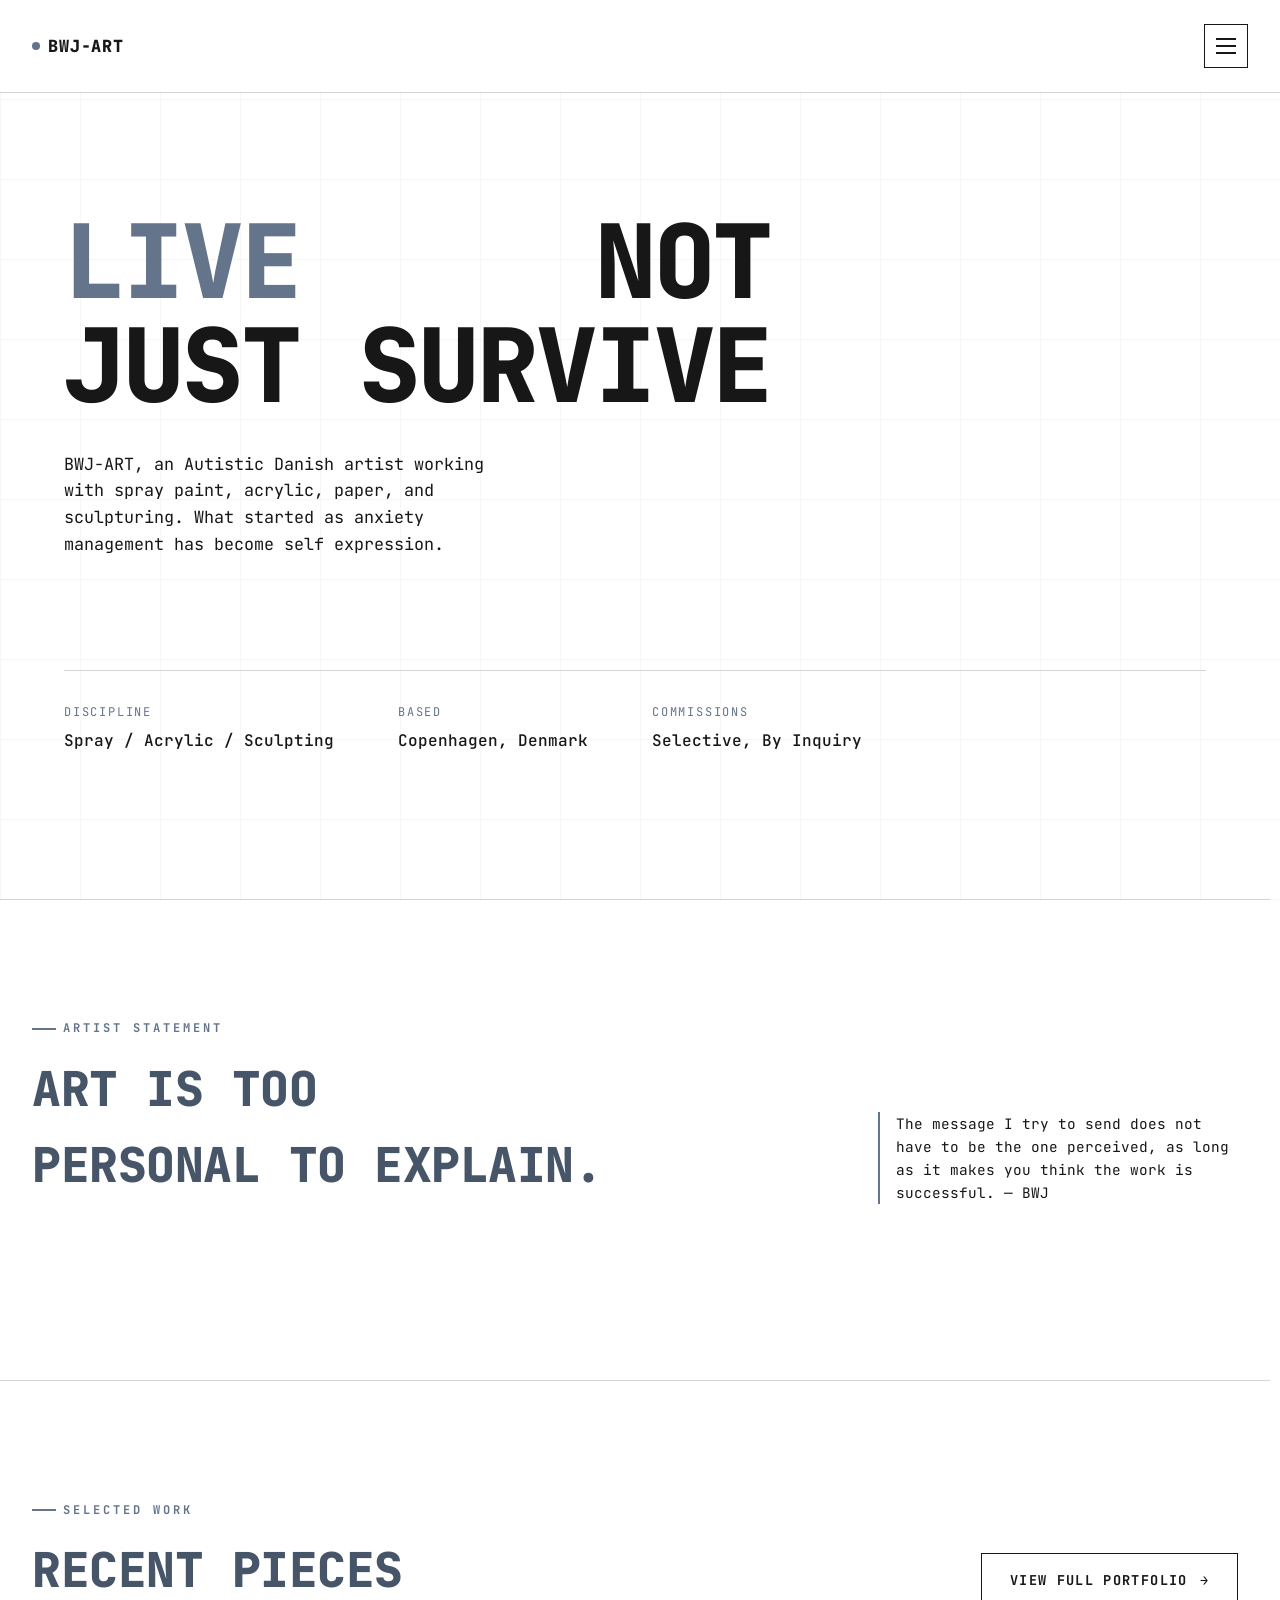
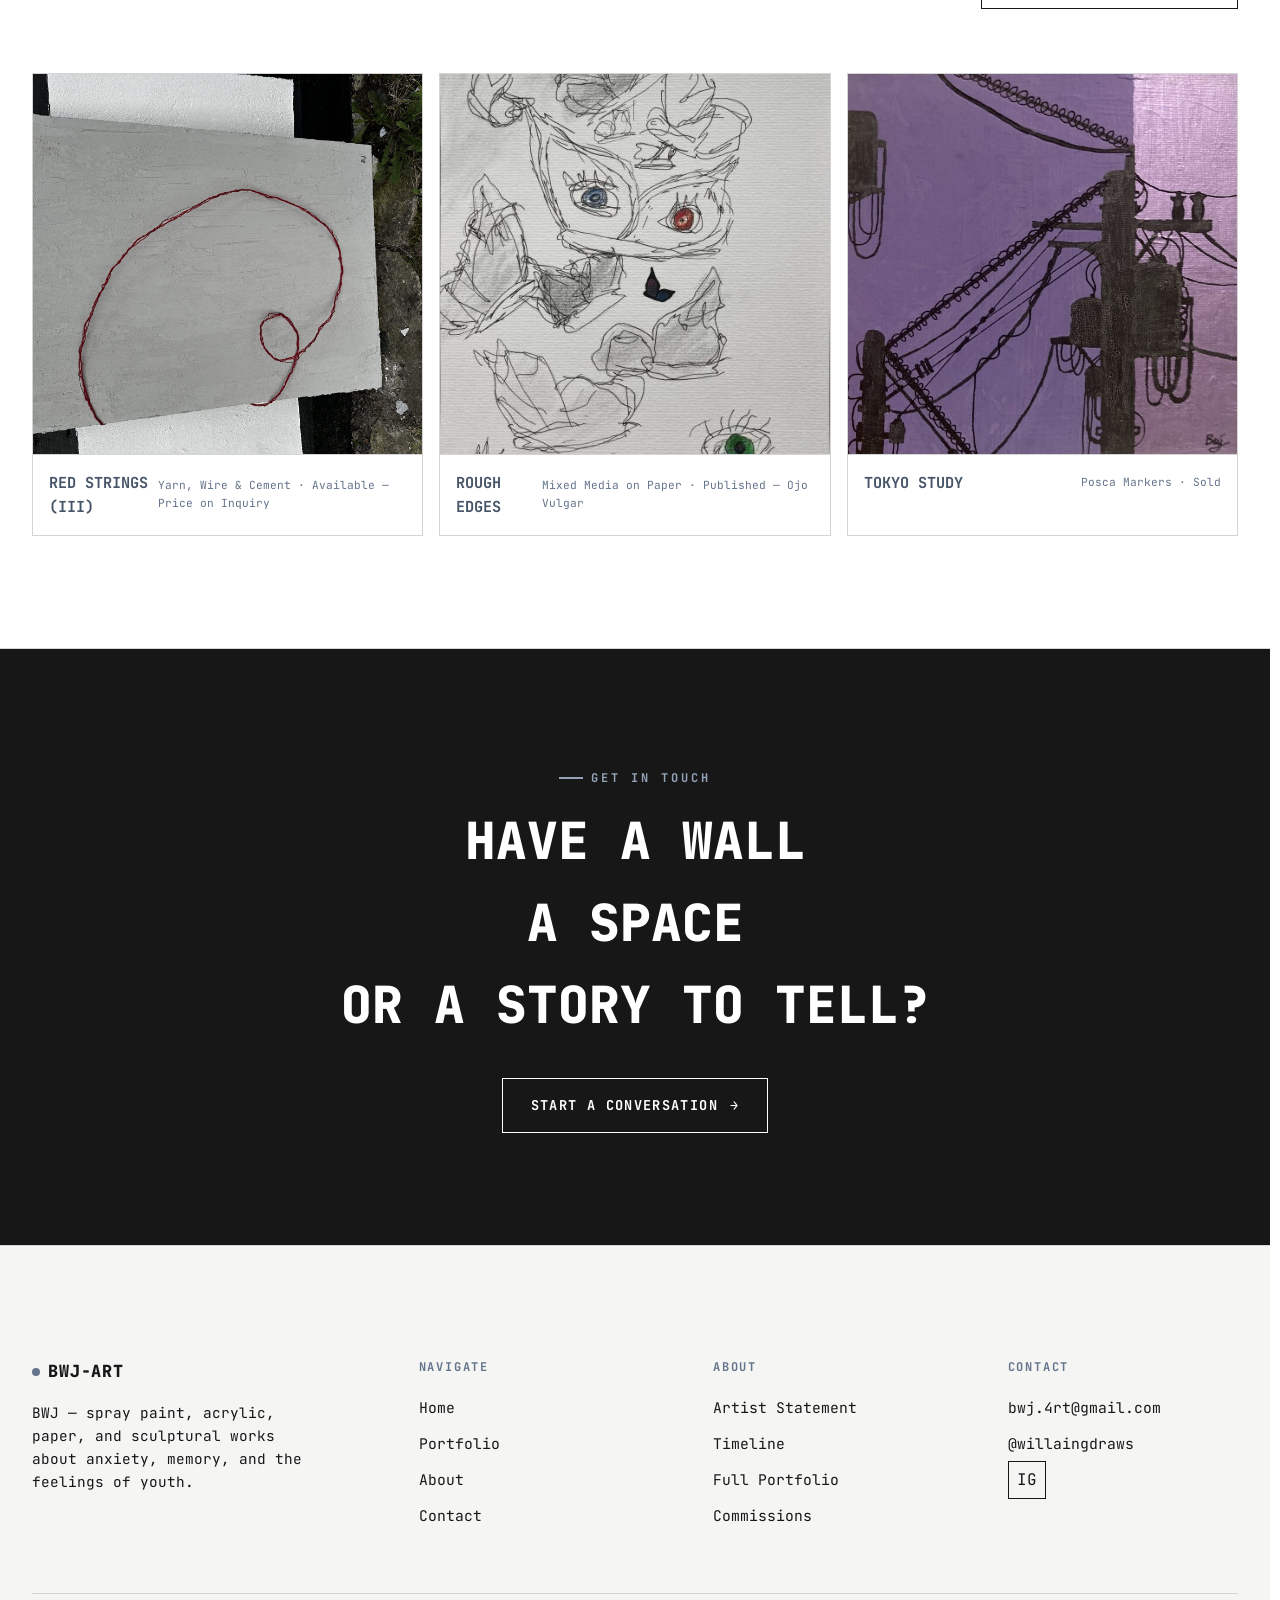
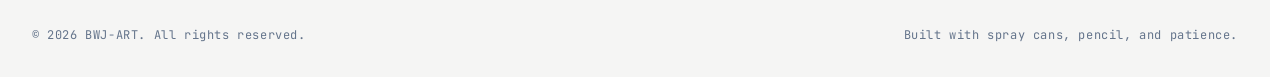
==== index.html @ 634bd568 "Move Process section from Home to bottom of About page" ====
<!DOCTYPE html>
<html lang="en">
<head>
<meta charset="UTF-8">
<meta name="viewport" content="width=device-width, initial-scale=1.0, viewport-fit=cover">
<meta name="color-scheme" content="light">
<meta name="theme-color" content="#FFFFFF">
<title>BWJ-ART — BWJ</title>
<meta name="description" content="BWJ-ART is the studio practice of BWJ, an Autistic Danish artist working through anxiety, memory, and the feelings of youth in spray paint, acrylic, paper, and sculpture.">
<meta property="og:type" content="website">
<meta property="og:site_name" content="BWJ-ART">
<meta property="og:title" content="BWJ-ART — BWJ">
<meta property="og:description" content="BWJ-ART is the studio practice of BWJ, an Autistic Danish artist working through anxiety, memory, and the feelings of youth in spray paint, acrylic, paper, and sculpture.">
<meta property="og:image" content="https://glittery-croissant-ed09aa.netlify.app/assets/img/hope.jpg">
<meta property="og:url" content="https://glittery-croissant-ed09aa.netlify.app/">
<meta name="twitter:card" content="summary_large_image">
<meta name="twitter:title" content="BWJ-ART — BWJ">
<meta name="twitter:description" content="BWJ-ART is the studio practice of BWJ, an Autistic Danish artist working through anxiety, memory, and the feelings of youth in spray paint, acrylic, paper, and sculpture.">
<meta name="twitter:image" content="https://glittery-croissant-ed09aa.netlify.app/assets/img/hope.jpg">
<link rel="preconnect" href="https://fonts.googleapis.com">
<link rel="stylesheet" href="css/style.css">
</head>
<body>

<div class="texture-bg"></div>

<!-- ============ TOP BAR ============ -->
<header class="topbar">
  <a href="index.html" class="logo"><span class="dot"></span>BWJ-ART</a>
  <button class="hamburger" aria-label="Open menu" aria-expanded="false">
    <span></span><span></span><span></span>
  </button>
</header>

<!-- ============ NAV OVERLAY + PANEL ============ -->
<div class="nav-overlay"></div>
<nav class="nav-panel">
  <div class="nav-index">Index / 01—04</div>
  <ul class="nav-links">
    <li><a href="index.html" class="current"><span class="num">01</span>Home</a></li>
    <li><a href="portfolio.html"><span class="num">02</span>Portfolio</a></li>
    <li><a href="about.html"><span class="num">03</span>About</a></li>
    <li><a href="contact.html"><span class="num">04</span>Contact</a></li>
  </ul>
  <div class="nav-panel-footer">
    <span data-bind="nav-tagline">Danish artist based in Copenhagen, formerly of Pau, France. Working in spray, acrylic, paper, and sculpture.</span>
    <div class="socials">
      <a href="https://instagram.com/willaingdraws" data-bind-href="instagram-url" aria-label="Instagram" target="_blank" rel="noopener">IG</a>
    </div>
  </div>
</nav>

<main id="home-root">

  <!-- ============ HERO ============ -->
  <section class="hero">
    <div class="container">
      <h1 class="fade-in" data-field="hero-heading"><span class="hero-line hero-line1"><span class="hero-accent">Live</span><span>Not</span></span><span class="hero-line hero-line2">Just Survive</span></h1>
      <p class="hero-sub fade-in" data-field="hero-sub">BWJ-ART, an Autistic Danish artist working with spray paint, acrylic, paper, and sculpturing. What started as anxiety management has become self expression.</p>
      <div class="hero-meta fade-in" data-field="hero-meta">
        <div>Discipline<strong>Spray / Acrylic / Sculpting</strong></div>
        <div>Based<strong>Copenhagen, Denmark</strong></div>
        <div>Commissions<strong>Selective, By Inquiry</strong></div>
      </div>
    </div>
  </section>

  <!-- ============ INTRO STATEMENT ============ -->
  <section class="section">
    <div class="container">
      <div class="section-header fade-in">
        <div>
          <span class="eyebrow">Artist Statement</span>
          <h2 class="section-title" data-field="statement-heading">Art is too<br>personal to explain.</h2>
        </div>
        <p class="section-note quote-bar" data-field="statement-quote">"The message I try to send does not have to be the one perceived, as long as it makes you think the work is successful." — BWJ</p>
      </div>
    </div>
  </section>

  <!-- ============ FEATURED WORK ============ -->
  <section class="section">
    <div class="container">
      <div class="section-header fade-in">
        <div>
          <span class="eyebrow">Selected Work</span>
          <h2 class="section-title">Recent Pieces</h2>
        </div>
        <a href="portfolio.html" class="btn">View Full Portfolio <span class="btn-arrow">→</span></a>
      </div>

      <div class="feature-strip fade-in" data-field="featured-work">
        <div class="feature-card">
          <img src="assets/img/hope.jpg" alt="Ho9e — spray paint hand and butterfly on teal canvas" loading="lazy">
          <div class="feature-card-label">
            <h4>Ho9e</h4>
            <span>Spray-Paint · Sold, Filmantiq 2023</span>
          </div>
        </div>
        <div class="feature-card">
          <img src="assets/img/splinters-beams.jpg" alt="Splinters & Beams — glowing hand pointing on grey panel" loading="lazy">
          <div class="feature-card-label">
            <h4>Splinters &amp; Beams</h4>
            <span>Acrylic + Spray on Masonite</span>
          </div>
        </div>
        <div class="feature-card">
          <img src="assets/img/its-yours.jpg" alt="IT'S Yours — heart painted over a red canvas" loading="lazy">
          <div class="feature-card-label">
            <h4>IT'S Yours</h4>
            <span>Acrylic + Spray on Canvas</span>
          </div>
        </div>
      </div>
    </div>
  </section>

  <!-- ============ CTA BAND ============ -->
  <section class="cta-band">
    <div class="container">
      <span class="eyebrow">Get in Touch</span>
      <h2>Have a wall<br>a space<br>or a story to tell?</h2>
      <a href="contact.html" class="btn btn-solid">Start a Conversation <span class="btn-arrow">→</span></a>
    </div>
  </section>

</main>

<!-- ============ FOOTER ============ -->
<footer>
  <div class="container">
    <div class="footer-grid">
      <div class="footer-brand">
        <div class="logo"><span class="dot"></span>BWJ-ART</div>
        <p data-bind="footer-tagline">BWJ — spray paint, acrylic, paper, and sculptural works about anxiety, memory, and the feelings of youth.</p>
      </div>
      <div class="footer-col">
        <h5>Navigate</h5>
        <ul>
          <li><a href="index.html">Home</a></li>
          <li><a href="portfolio.html">Portfolio</a></li>
          <li><a href="about.html">About</a></li>
          <li><a href="contact.html">Contact</a></li>
        </ul>
      </div>
      <div class="footer-col">
        <h5>About</h5>
        <ul>
          <li><a href="about.html">Artist Statement</a></li>
          <li><a href="about.html#timeline">Timeline</a></li>
          <li><a href="portfolio.html">Full Portfolio</a></li>
          <li><a href="contact.html">Commissions</a></li>
        </ul>
      </div>
      <div class="footer-col">
        <h5>Contact</h5>
        <ul>
          <li><a href="mailto:bwj.4rt@gmail.com" data-bind-href="email-mailto"><span data-bind="email">bwj.4rt@gmail.com</span></a></li>
          <li><a href="https://instagram.com/willaingdraws" data-bind-href="instagram-url" target="_blank" rel="noopener">@<span data-bind="instagram-handle">willaingdraws</span></a></li>
        </ul>
        <div class="socials">
          <a href="https://instagram.com/willaingdraws" data-bind-href="instagram-url" aria-label="Instagram" target="_blank" rel="noopener">IG</a>
        </div>
      </div>
    </div>
    <div class="footer-bottom">
      <span data-bind="footer-copyright">© 2026 BWJ-ART. All rights reserved.</span>
      <span data-bind="footer-built-with">Built with spray cans, pencil, and patience.</span>
    </div>
  </div>
</footer>

<button class="back-to-top" aria-label="Back to top">↑</button>

<!-- Netlify Identity: catches invite/recovery links that redirect here and
     shows the "set your password" modal automatically. -->
<script src="https://identity.netlify.com/v1/netlify-identity-widget.js"></script>
<script>
  if (window.netlifyIdentity) {
    window.netlifyIdentity.on("init", (user) => {
      if (!user) {
        window.netlifyIdentity.on("login", () => {
          document.location.href = "/admin/";
        });
      }
    });
  }
</script>
<script src="js/script.js"></script>
<script src="js/render.js"></script>
</body>
</html>
---- css/style.css ----
/* ==========================================================================
   BWJ-ART — Industrial / Monospace Portfolio
   ========================================================================== */

@import url('https://fonts.googleapis.com/css2?family=JetBrains+Mono:wght@400;500;700;800&display=swap');

:root {
  --slate: #64748B;
  --slate-dark: #475569;
  --slate-light: #94A3B8;
  --neutral: #171717;
  --neutral-soft: #2A2A2A;
  --white: #FFFFFF;
  --off-white: #F5F5F4;
  --line: #D4D4D4;

  --mono: 'JetBrains Mono', ui-monospace, SFMono-Regular, Menlo, Consolas, monospace;

  --space-xs: 0.5rem;
  --space-sm: 1rem;
  --space-md: 2rem;
  --space-lg: 4rem;
  --space-xl: 7rem;
  --space-xxl: 10rem;

  --nav-width: min(420px, 100vw);
  --transition: 0.35s cubic-bezier(0.65, 0, 0.35, 1);
}

* { margin: 0; padding: 0; box-sizing: border-box; -webkit-tap-highlight-color: transparent; }

html {
  scroll-behavior: smooth;
  scrollbar-gutter: stable;
  color-scheme: light;
  -webkit-text-size-adjust: 100%;
  text-size-adjust: 100%;
}

body {
  font-family: var(--mono);
  background-color: var(--white);
  color: var(--neutral);
  line-height: 1.6;
  font-size: 16px;
  -webkit-font-smoothing: antialiased;
  -moz-osx-font-smoothing: grayscale;
  text-rendering: optimizeLegibility;
  overflow-x: hidden;
  min-height: 100vh;
  min-height: 100dvh;
}

/* Consistent, on-brand scrollbar across Windows/Mac (WebKit + Firefox) */
html { scrollbar-width: thin; scrollbar-color: var(--slate) var(--off-white); }
::-webkit-scrollbar { width: 10px; height: 10px; }
::-webkit-scrollbar-track { background: var(--off-white); }
::-webkit-scrollbar-thumb { background: var(--slate); border: 2px solid var(--off-white); background-clip: padding-box; }
::-webkit-scrollbar-thumb:hover { background: var(--slate-dark); background-clip: padding-box; }

img { display: block; max-width: 100%; height: auto; -webkit-user-drag: none; user-select: none; }

a {
  color: inherit;
  text-decoration: none;
  touch-action: manipulation;
}

ul { list-style: none; }

button {
  font-family: var(--mono);
  cursor: pointer;
  border: none;
  background: none;
  color: inherit;
  touch-action: manipulation;
}

/* Industrial texture backdrop */
.texture-bg {
  position: fixed;
  inset: 0;
  pointer-events: none;
  z-index: 0;
  opacity: 0.035;
  background-image:
    repeating-linear-gradient(0deg, var(--neutral) 0px, var(--neutral) 1px, transparent 1px, transparent 80px),
    repeating-linear-gradient(90deg, var(--neutral) 0px, var(--neutral) 1px, transparent 1px, transparent 80px);
}

.container {
  width: 100%;
  max-width: 1400px;
  margin: 0 auto;
  padding: 0 var(--space-md);
}

.eyebrow {
  font-size: 0.75rem;
  letter-spacing: 0.25em;
  text-transform: uppercase;
  color: var(--slate);
  font-weight: 700;
  display: inline-flex;
  align-items: center;
  gap: 0.6em;
}
.eyebrow::before {
  content: '';
  width: 24px;
  height: 2px;
  background: var(--slate);
  display: inline-block;
}

/* ==========================================================================
   Top bar (logo + hamburger only — nav hidden)
   ========================================================================== */

.topbar {
  position: fixed;
  top: 0;
  left: 0;
  right: 0;
  z-index: 100;
  display: flex;
  align-items: center;
  justify-content: space-between;
  padding: 1.5rem var(--space-md);
  background: rgba(255, 255, 255, 0.9);
  -webkit-backdrop-filter: blur(6px);
  backdrop-filter: blur(6px);
  border-bottom: 1px solid var(--line);
  padding-top: max(1.5rem, env(safe-area-inset-top));
  padding-left: max(var(--space-md), env(safe-area-inset-left));
  padding-right: max(var(--space-md), env(safe-area-inset-right));
}

.logo {
  font-weight: 800;
  font-size: 1.05rem;
  letter-spacing: 0.05em;
  text-transform: uppercase;
  display: flex;
  align-items: center;
  gap: 0.5rem;
}
.logo .dot {
  width: 8px;
  height: 8px;
  background: var(--slate);
  border-radius: 50%;
  display: inline-block;
}

.hamburger {
  position: relative;
  z-index: 210;
  width: 44px;
  height: 44px;
  border: 1px solid var(--neutral);
  display: flex;
  flex-direction: column;
  align-items: center;
  justify-content: center;
  gap: 5px;
  background: var(--white);
  transition: background var(--transition), border-color var(--transition);
}
.hamburger:hover { background: var(--neutral); }
.hamburger:hover span { background: var(--white); }

.hamburger span {
  width: 20px;
  height: 2px;
  background: var(--neutral);
  transition: transform var(--transition), opacity var(--transition), background var(--transition);
}

.hamburger.active span:nth-child(1) { transform: translateY(7px) rotate(45deg); }
.hamburger.active span:nth-child(2) { opacity: 0; }
.hamburger.active span:nth-child(3) { transform: translateY(-7px) rotate(-45deg); }
.hamburger.active { background: var(--neutral); }
.hamburger.active span { background: var(--white); }

/* Slide-out nav panel */
.nav-overlay {
  position: fixed;
  inset: 0;
  background: rgba(23, 23, 23, 0.55);
  z-index: 190;
  opacity: 0;
  visibility: hidden;
  transition: opacity var(--transition);
}
.nav-overlay.active {
  opacity: 1;
  visibility: visible;
}

.nav-panel {
  position: fixed;
  top: 0;
  right: 0;
  height: 100%;
  width: var(--nav-width);
  background: var(--neutral);
  color: var(--white);
  z-index: 200;
  transform: translateX(100%);
  transition: transform var(--transition);
  display: flex;
  flex-direction: column;
  justify-content: center;
  padding: var(--space-lg) var(--space-lg);
  border-left: 1px solid var(--slate);
}
.nav-panel.active { transform: translateX(0); }

.nav-panel .nav-index {
  font-size: 0.75rem;
  color: var(--slate-light);
  letter-spacing: 0.2em;
  margin-bottom: var(--space-lg);
  text-transform: uppercase;
}

.nav-links {
  display: flex;
  flex-direction: column;
  gap: 0.4rem;
}

.nav-links li a {
  display: flex;
  align-items: baseline;
  gap: 1rem;
  font-size: 2.1rem;
  font-weight: 700;
  letter-spacing: 0.02em;
  text-transform: uppercase;
  padding: 0.6rem 0;
  color: var(--white);
  transition: color var(--transition), padding-left var(--transition);
  border-bottom: 1px solid rgba(255,255,255,0.08);
}
.nav-links li a .num {
  font-size: 0.85rem;
  font-weight: 400;
  color: var(--slate-light);
}
.nav-links li a:hover {
  color: var(--slate-light);
  padding-left: 0.75rem;
}
.nav-links li a.current { color: var(--slate-light); }

.nav-panel-footer {
  margin-top: var(--space-lg);
  display: flex;
  flex-direction: column;
  gap: 0.75rem;
  font-size: 0.8rem;
  color: var(--slate-light);
  letter-spacing: 0.05em;
}
.nav-panel-footer .socials {
  display: flex;
  gap: 1.25rem;
  margin-top: 0.5rem;
}
.nav-panel-footer .socials a {
  color: var(--white);
  border: 1px solid rgba(255,255,255,0.25);
  width: 38px;
  height: 38px;
  display: flex;
  align-items: center;
  justify-content: center;
  transition: background var(--transition), border-color var(--transition);
}
.nav-panel-footer .socials a:hover {
  background: var(--slate);
  border-color: var(--slate);
}

body.nav-open { overflow: hidden; }

/* ==========================================================================
   Hero
   ========================================================================== */

.hero {
  min-height: 100vh;
  min-height: 100svh;
  display: flex;
  flex-direction: column;
  justify-content: center;
  padding: calc(var(--space-xl) + 4rem) var(--space-md) var(--space-xl);
  position: relative;
  border-bottom: 1px solid var(--line);
}

.hero h1 {
  font-size: clamp(2.6rem, 8vw, 6.5rem);
  line-height: 1.02;
  font-weight: 800;
  letter-spacing: -0.02em;
  text-transform: uppercase;
  color: var(--neutral);
  /* Shrink-wraps to its widest line (line 2) so line 1's flex row (below)
     spans that exact same width — that's what makes "NOT" line up with
     the end of "SURVIVE" without moving the whole block off the left
     edge of the page. */
  width: fit-content;
  max-width: 100%;
}

.hero-line { display: block; }
.hero-line1 {
  display: flex;
  justify-content: space-between;
  gap: 0.5em;
}
.hero-accent { color: var(--slate); }

.hero-sub {
  margin-top: var(--space-md);
  max-width: 46ch;
  color: var(--neutral);
  font-size: 1.05rem;
}

.hero-meta {
  display: flex;
  flex-wrap: wrap;
  gap: var(--space-lg);
  margin-top: var(--space-xl);
  padding-top: var(--space-md);
  border-top: 1px solid var(--line);
}

.hero-meta div {
  font-size: 0.75rem;
  letter-spacing: 0.15em;
  text-transform: uppercase;
  color: var(--slate);
}
.hero-meta div strong {
  display: block;
  font-size: 1rem;
  color: var(--neutral);
  letter-spacing: 0;
  text-transform: none;
  margin-top: 0.35rem;
  font-weight: 500;
}

/* ==========================================================================
   Section scaffolding
   ========================================================================== */

.section {
  padding: var(--space-xl) 0;
  border-bottom: 1px solid var(--line);
  position: relative;
}

.section-header {
  display: flex;
  justify-content: space-between;
  align-items: flex-end;
  gap: var(--space-md);
  margin-bottom: var(--space-lg);
  flex-wrap: wrap;
}

.section-title {
  font-size: clamp(1.8rem, 4vw, 3rem);
  font-weight: 800;
  text-transform: uppercase;
  letter-spacing: -0.01em;
  margin-top: 0.75rem;
  color: var(--slate-dark);
}

.section-note {
  max-width: 40ch;
  color: var(--neutral);
  font-size: 0.9rem;
}

/* Left accent bar for the home page artist statement quote. A separate
   class (rather than styling .section-note directly) so the other
   .section-note usages elsewhere (About page timeline/exhibit intros)
   aren't affected. */
.quote-bar {
  border-left: 2px solid var(--slate);
  padding-left: var(--space-sm);
}

/* Page header (interior pages) */
.page-header {
  padding: calc(var(--space-xl) + 4rem) 0 var(--space-lg);
  border-bottom: 1px solid var(--line);
}
.page-header h1 {
  font-size: clamp(2.2rem, 6vw, 4.5rem);
  font-weight: 800;
  text-transform: uppercase;
  letter-spacing: -0.02em;
  margin-top: var(--space-sm);
}
.page-header p {
  max-width: 55ch;
  color: var(--neutral);
  margin-top: var(--space-sm);
  font-size: 1rem;
}

/* ==========================================================================
   Buttons
   ========================================================================== */

.btn {
  display: inline-flex;
  align-items: center;
  gap: 0.75rem;
  font-size: 0.85rem;
  letter-spacing: 0.1em;
  text-transform: uppercase;
  font-weight: 700;
  padding: 1rem 1.75rem;
  border: 1px solid var(--neutral);
  color: var(--neutral);
  transition: background var(--transition), color var(--transition);
  white-space: nowrap;
}
.btn:hover { background: var(--neutral); color: var(--white); }

.btn-solid {
  background: var(--neutral);
  color: var(--white);
}
.btn-solid:hover { background: var(--slate); border-color: var(--slate); }

.btn-arrow { transition: transform var(--transition); }
.btn:hover .btn-arrow { transform: translateX(4px); }

/* ==========================================================================
   Masonry gallery
   ========================================================================== */

.masonry {
  column-count: 4;
  column-gap: var(--space-sm);
}

.masonry-item {
  break-inside: avoid;
  margin-bottom: var(--space-sm);
  position: relative;
  overflow: hidden;
  border: 1px solid var(--line);
  background: var(--off-white);
  cursor: pointer;
}

.masonry-item img {
  width: 100%;
  display: block;
  transition: transform 0.6s ease, filter 0.6s ease;
  filter: grayscale(15%);
}

/* Wraps a masonry thumbnail's <img> when it has a 90/270deg CMS-set
   rotation (for a photo that was shot sideways). A plain CSS rotate on
   the <img> would visually swap its width/height without changing the
   column space it reserves, which could leave a gap or overlap the
   caption below — so script.js's fitGridRotations() sizes this wrapper
   to the correct post-rotation box (same fix as the lightbox). */
.thumb-rotate-wrap {
  display: flex;
  align-items: center;
  justify-content: center;
  overflow: hidden;
  width: 100%;
}
/* Rotation is applied via a CSS variable (set by JS) rather than
   overwriting `transform` directly, so the existing hover zoom effect
   below can still combine with it instead of being clobbered. */
.thumb-rotate-wrap img { transform: rotate(var(--thumb-rotation, 0deg)); }
.masonry-item:hover .thumb-rotate-wrap img { transform: rotate(var(--thumb-rotation, 0deg)) scale(1.04); }

.masonry-item:hover img {
  transform: scale(1.04);
  filter: grayscale(0%);
}

.masonry-caption {
  position: absolute;
  inset: auto 0 0 0;
  padding: 1rem 1.1rem;
  background: linear-gradient(to top, rgba(23,23,23,0.92), rgba(23,23,23,0));
  color: var(--white);
  opacity: 0;
  transform: translateY(8px);
  transition: opacity var(--transition), transform var(--transition);
}
.masonry-item:hover .masonry-caption {
  opacity: 1;
  transform: translateY(0);
}
.masonry-caption .cap-title {
  font-size: 0.9rem;
  font-weight: 700;
  text-transform: uppercase;
  letter-spacing: 0.03em;
}
.masonry-caption .cap-meta {
  font-size: 0.7rem;
  color: var(--slate-light);
  letter-spacing: 0.08em;
  margin-top: 0.2rem;
}

.diptych-imgs {
  display: flex;
  flex-direction: column;
}
.diptych-imgs > div {
  position: relative;
  cursor: pointer;
  overflow: hidden;
}
.diptych-imgs > div:first-child {
  border-bottom: 2px solid var(--white);
}
.diptych-imgs img {
  width: 100%;
  display: block;
  transition: transform 0.6s ease, filter 0.6s ease;
  filter: grayscale(15%);
}
.diptych-imgs > div:hover img {
  transform: scale(1.04);
  filter: grayscale(0%);
}

.tag {
  display: inline-block;
  margin-top: 0.5rem;
  font-size: 0.62rem;
  letter-spacing: 0.1em;
  text-transform: uppercase;
  padding: 0.2rem 0.55rem;
  border: 1px solid rgba(255,255,255,0.5);
  color: var(--white);
}

/* ==========================================================================
   Exhibits / press
   ========================================================================== */

.exhibit-list {
  display: flex;
  flex-direction: column;
}
.exhibit-row {
  display: grid;
  grid-template-columns: 140px 1fr auto;
  gap: var(--space-md);
  align-items: baseline;
  padding: 1.5rem 0;
  border-top: 1px solid var(--line);
}
.exhibit-row:last-child { border-bottom: 1px solid var(--line); }
.exhibit-row .ex-date {
  font-size: 0.8rem;
  color: var(--slate);
  font-weight: 700;
  letter-spacing: 0.05em;
}
.exhibit-row h4 {
  font-size: 1.1rem;
  text-transform: uppercase;
  color: var(--slate-dark);
}
.exhibit-row p {
  font-size: 0.88rem;
  color: var(--neutral);
  margin-top: 0.2rem;
}
.exhibit-row .ex-tag {
  font-size: 0.7rem;
  letter-spacing: 0.1em;
  text-transform: uppercase;
  color: var(--slate);
  border: 1px solid var(--line);
  padding: 0.35rem 0.75rem;
  white-space: nowrap;
  height: fit-content;
}

.exhibit-gallery {
  display: grid;
  grid-template-columns: repeat(4, 1fr);
  gap: var(--space-sm);
  margin-top: var(--space-lg);
}
.exhibit-gallery .masonry-item img { height: 280px; object-fit: cover; }
.exhibit-gallery .masonry-item:first-child img { height: 280px; object-fit: contain; background: var(--neutral); }

.quote-block {
  border-left: 2px solid var(--slate);
  padding-left: var(--space-md);
  margin: var(--space-lg) 0;
  font-size: 1.15rem;
  font-style: normal;
  color: var(--neutral);
  max-width: 64ch;
}
.quote-block cite {
  display: block;
  margin-top: 0.75rem;
  font-size: 0.8rem;
  letter-spacing: 0.1em;
  text-transform: uppercase;
  color: var(--slate);
  font-style: normal;
}

.gallery-filters {
  display: flex;
  flex-wrap: wrap;
  gap: 0.6rem;
  margin-bottom: var(--space-lg);
}
.gallery-filters button {
  font-size: 0.75rem;
  letter-spacing: 0.1em;
  text-transform: uppercase;
  padding: 0.6rem 1.1rem;
  border: 1px solid var(--line);
  color: var(--slate-dark);
  transition: background var(--transition), color var(--transition), border-color var(--transition);
}
.gallery-filters button:hover,
.gallery-filters button.active {
  background: var(--neutral);
  color: var(--white);
  border-color: var(--neutral);
}

/* ==========================================================================
   Lightbox
   ========================================================================== */

.lightbox {
  position: fixed;
  inset: 0;
  background: rgba(23, 23, 23, 0.96);
  z-index: 300;
  display: flex;
  align-items: center;
  justify-content: center;
  opacity: 0;
  visibility: hidden;
  transition: opacity var(--transition);
  padding: var(--space-md);
}
.lightbox.active { opacity: 1; visibility: visible; }

.lightbox-inner {
  max-width: 1100px;
  width: 100%;
  max-height: 88vh;
  display: flex;
  flex-direction: column;
  align-items: center;
}

/* Wraps the lightbox <img>. When an image is rotated 90/270deg, the CSS
   rotate transform visually swaps its width/height but does NOT change
   the space it reserves in the page's layout flow — without this wrapper,
   a rotated image could visually overflow past its reserved space and
   overlap the caption below. JS sizes this wrapper to the correct
   post-rotation visual bounding box so the caption always sits where it
   should. */
.lightbox-img-wrap {
  display: flex;
  align-items: center;
  justify-content: center;
  margin: 0 auto;
}

.lightbox img {
  max-height: 72vh;
  width: auto;
  border: 1px solid var(--slate);
  transition: transform 0.3s ease, width 0.3s ease, height 0.3s ease;
  transform-origin: center center;
}

.lightbox-caption {
  color: var(--white);
  margin-top: var(--space-sm);
  text-align: center;
}
.lightbox-caption .cap-title {
  font-size: 1rem;
  text-transform: uppercase;
  letter-spacing: 0.05em;
  font-weight: 700;
}
.lightbox-caption .cap-meta {
  font-size: 0.8rem;
  color: var(--slate-light);
  margin-top: 0.3rem;
}

.lightbox-close,
.lightbox-prev,
.lightbox-next,
.lightbox-rotate,
.lightbox-rotate-ccw,
.lightbox-download {
  position: absolute;
  color: var(--white);
  width: 48px;
  height: 48px;
  border: 1px solid rgba(255,255,255,0.3);
  display: flex;
  align-items: center;
  justify-content: center;
  transition: background var(--transition);
  font-size: 1.1rem;
}
.lightbox-close:hover,
.lightbox-prev:hover,
.lightbox-next:hover,
.lightbox-rotate:hover,
.lightbox-rotate-ccw:hover,
.lightbox-download:hover { background: var(--slate); }

.lightbox-close { top: var(--space-md); right: var(--space-md); }
.lightbox-rotate { top: var(--space-md); right: calc(var(--space-md) + 58px); }
.lightbox-rotate-ccw { top: var(--space-md); right: calc(var(--space-md) + 116px); }
.lightbox-download { top: var(--space-md); right: calc(var(--space-md) + 174px); }
.lightbox-prev { left: var(--space-md); top: 50%; transform: translateY(-50%); }
.lightbox-next { right: var(--space-md); top: 50%; transform: translateY(-50%); }

/* ==========================================================================
   About page pieces
   ========================================================================== */

.about-grid {
  display: grid;
  grid-template-columns: 0.9fr 1.1fr;
  gap: var(--space-lg);
  align-items: start;
}

.about-portrait {
  border: 1px solid var(--line);
  overflow: hidden;
  position: sticky;
  top: 6.5rem;
}
.about-portrait img { filter: grayscale(30%); }

.about-copy p {
  margin-bottom: 1.25rem;
  color: var(--neutral);
  max-width: 62ch;
}
.about-copy p:first-of-type {
  font-size: 1.15rem;
  color: var(--neutral);
}

.stat-row {
  display: grid;
  grid-template-columns: repeat(3, 1fr);
  gap: var(--space-sm);
  margin-top: var(--space-lg);
  padding-top: var(--space-md);
  border-top: 1px solid var(--line);
}
.stat-row div strong {
  display: block;
  font-size: 2rem;
  font-weight: 800;
  color: var(--neutral);
}
.stat-row div span {
  font-size: 0.7rem;
  letter-spacing: 0.1em;
  text-transform: uppercase;
  color: var(--slate);
}

.timeline {
  margin-top: var(--space-md);
}
.timeline-row {
  display: grid;
  grid-template-columns: 100px 1fr;
  gap: var(--space-md);
  padding: 1.5rem 0;
  border-top: 1px solid var(--line);
}
.timeline-row:last-child { border-bottom: 1px solid var(--line); }
.timeline-row .year {
  font-weight: 700;
  color: var(--slate);
}
.timeline-row h4 {
  font-size: 1.05rem;
  text-transform: uppercase;
  margin-bottom: 0.3rem;
  color: var(--slate-dark);
}
.timeline-row p {
  color: var(--neutral);
  font-size: 0.92rem;
  max-width: 60ch;
}

/* ==========================================================================
   Contact page
   ========================================================================== */

.contact-grid {
  display: grid;
  grid-template-columns: 1fr 1fr;
  gap: var(--space-lg);
}

.field {
  margin-bottom: var(--space-md);
}
.field label {
  display: block;
  font-size: 0.75rem;
  letter-spacing: 0.15em;
  text-transform: uppercase;
  color: var(--slate);
  margin-bottom: 0.6rem;
}
.field input,
.field textarea {
  width: 100%;
  border: none;
  border-bottom: 1px solid var(--neutral);
  background: transparent;
  font-family: var(--mono);
  font-size: 1rem;
  padding: 0.75rem 0;
  color: var(--neutral);
  transition: border-color var(--transition);
}
.field input:focus,
.field textarea:focus {
  outline: none;
  border-color: var(--slate);
}
.field textarea { resize: vertical; min-height: 120px; }

.contact-info-block {
  padding-left: var(--space-lg);
  border-left: 1px solid var(--line);
}
.contact-info-block h3 {
  font-size: 0.75rem;
  letter-spacing: 0.15em;
  text-transform: uppercase;
  color: var(--slate-dark);
  margin-bottom: 0.75rem;
  margin-top: var(--space-md);
}
.contact-info-block h3:first-child { margin-top: 0; }
.contact-info-block p, .contact-info-block a {
  font-size: 1.05rem;
  color: var(--neutral);
  display: block;
}
.contact-info-block a:hover { color: var(--slate); }

.social-row {
  display: flex;
  gap: 0.75rem;
  margin-top: 0.75rem;
}
.social-row a {
  width: 42px;
  height: 42px;
  border: 1px solid var(--neutral);
  display: flex;
  align-items: center;
  justify-content: center;
  transition: background var(--transition), color var(--transition);
}
.social-row a:hover { background: var(--neutral); color: var(--white); }

/* ==========================================================================
   Featured strip (home)
   ========================================================================== */

.feature-strip {
  display: grid;
  grid-template-columns: repeat(3, 1fr);
  gap: var(--space-sm);
}
.feature-card {
  border: 1px solid var(--line);
  overflow: hidden;
  position: relative;
}
.feature-card img {
  width: 100%;
  height: 380px;
  object-fit: cover;
  filter: grayscale(20%);
  transition: transform 0.6s ease, filter 0.6s ease;
}
.feature-card:hover img { transform: scale(1.05); filter: grayscale(0%); }
.feature-card-label {
  padding: 1rem;
  border-top: 1px solid var(--line);
  display: flex;
  justify-content: space-between;
  align-items: center;
}
.feature-card-label h4 {
  font-size: 0.95rem;
  text-transform: uppercase;
  color: var(--slate-dark);
}
.feature-card-label span {
  font-size: 0.7rem;
  color: var(--slate);
}

/* Process strip on home */
.process-row {
  display: grid;
  grid-template-columns: repeat(4, 1fr);
  gap: var(--space-md);
}
.process-step {
  border-top: 2px solid var(--neutral);
  padding-top: 1.25rem;
}
.process-step .step-num {
  font-size: 0.75rem;
  color: var(--slate);
  letter-spacing: 0.15em;
}
.process-step h4 {
  font-size: 1.1rem;
  text-transform: uppercase;
  margin: 0.5rem 0 0.5rem;
  color: var(--slate-dark);
}
.process-step p {
  font-size: 0.88rem;
  color: var(--neutral);
}

/* CTA band */
.cta-band {
  padding: var(--space-xl) 0;
  text-align: center;
  background: var(--neutral);
  color: var(--white);
  border-bottom: 1px solid var(--line);
}
.cta-band h2 {
  font-size: clamp(1.8rem, 5vw, 3.2rem);
  text-transform: uppercase;
  font-weight: 800;
  max-width: 20ch;
  margin: 0.75rem auto var(--space-md);
}
.cta-band .eyebrow { color: var(--slate-light); }
.cta-band .eyebrow::before { background: var(--slate-light); }
.cta-band .btn { border-color: var(--white); color: var(--white); }
.cta-band .btn:hover { background: var(--white); color: var(--neutral); }

/* ==========================================================================
   Footer
   ========================================================================== */

footer {
  padding: var(--space-xl) 0 var(--space-md);
  background: var(--off-white);
}

.footer-grid {
  display: grid;
  grid-template-columns: 1.4fr 1fr 1fr 1fr;
  gap: var(--space-lg);
  padding-bottom: var(--space-lg);
  border-bottom: 1px solid var(--line);
}

.footer-brand .logo { margin-bottom: 1rem; }
.footer-brand p {
  color: var(--neutral);
  font-size: 0.9rem;
  max-width: 32ch;
}

.footer-col h5 {
  font-size: 0.75rem;
  letter-spacing: 0.15em;
  text-transform: uppercase;
  color: var(--slate);
  margin-bottom: 1.1rem;
}
.footer-col ul { display: flex; flex-direction: column; gap: 0.65rem; }
.footer-col ul li a {
  font-size: 0.92rem;
  color: var(--neutral);
  transition: color var(--transition), padding-left var(--transition);
}
.footer-col ul li a:hover { color: var(--slate); padding-left: 4px; }

.footer-col .socials { display: flex; gap: 0.6rem; margin-top: 0.25rem; }
.footer-col .socials a {
  width: 38px;
  height: 38px;
  border: 1px solid var(--neutral);
  display: flex;
  align-items: center;
  justify-content: center;
  transition: background var(--transition), color var(--transition);
}
.footer-col .socials a:hover { background: var(--neutral); color: var(--white); }

.footer-bottom {
  display: flex;
  justify-content: space-between;
  align-items: center;
  padding-top: var(--space-md);
  font-size: 0.75rem;
  letter-spacing: 0.05em;
  color: var(--slate);
  flex-wrap: wrap;
  gap: 1rem;
}

/* ==========================================================================
   Back to top
   ========================================================================== */

.back-to-top {
  position: fixed;
  bottom: var(--space-md);
  right: var(--space-md);
  width: 50px;
  height: 50px;
  background: var(--neutral);
  color: var(--white);
  display: flex;
  align-items: center;
  justify-content: center;
  border: 1px solid var(--neutral);
  z-index: 80;
  opacity: 0;
  visibility: hidden;
  transform: translateY(10px);
  transition: opacity var(--transition), transform var(--transition), background var(--transition);
}
.back-to-top.visible { opacity: 1; visibility: visible; transform: translateY(0); }
.back-to-top:hover { background: var(--slate); }

/* ==========================================================================
   Load-in fade (page load only, not scroll-triggered)
   ========================================================================== */

.fade-in {
  opacity: 0;
  transform: translateY(14px);
  transition: opacity 0.7s ease, transform 0.7s ease;
}
.fade-in.is-visible {
  opacity: 1;
  transform: translateY(0);
}

/* ==========================================================================
   Touch-device parity (no :hover available — reveal on-hover content by default)
   ========================================================================== */

@media (hover: none) {
  .masonry-caption {
    opacity: 1;
    transform: translateY(0);
    position: static;
    background: var(--neutral);
    padding: 0.85rem 1rem;
  }
  .masonry-item { display: flex; flex-direction: column; }
  .masonry-item:hover img,
  .diptych-imgs > div:hover img,
  .feature-card:hover img { transform: none; filter: grayscale(15%); }
  .feature-card-label { position: static; }
  .btn:hover { background: none; color: var(--neutral); }
  .btn-solid:hover { background: var(--neutral); color: var(--white); }
  .cta-band .btn:hover { background: none; color: var(--white); }
}

/* ==========================================================================
   Responsive
   ========================================================================== */

/* Large tablets / small laptops (iPad Pro landscape, small Windows laptops) */
@media (max-width: 1100px) {
  .masonry { column-count: 3; }
  .feature-strip { grid-template-columns: repeat(2, 1fr); }
  .process-row { grid-template-columns: repeat(2, 1fr); gap: var(--space-lg); }
  .footer-grid { grid-template-columns: 1fr 1fr; gap: var(--space-md) var(--space-lg); }
  .about-grid { grid-template-columns: 1fr; }
  .about-portrait { position: static; max-width: 420px; }
  .exhibit-gallery { grid-template-columns: repeat(2, 1fr); }
  .exhibit-row { grid-template-columns: 100px 1fr; }
  .exhibit-row .ex-tag { grid-column: 1 / -1; }
}

/* Tablet portrait (iPad, Surface, Android tablets ~ 600–900px) */
@media (max-width: 900px) {
  .masonry { column-count: 2; }
  .contact-grid { grid-template-columns: 1fr; }
  .contact-info-block { padding-left: 0; border-left: none; border-top: 1px solid var(--line); padding-top: var(--space-md); }
  .hero-meta { row-gap: var(--space-md); }
}

/* Phones */
@media (max-width: 760px) {
  :root {
    --space-xl: 4.5rem;
    --space-lg: 2.5rem;
  }
  .masonry { column-count: 2; }
  .feature-strip { grid-template-columns: 1fr; }
  .process-row { grid-template-columns: 1fr; }
  .footer-grid { grid-template-columns: 1fr; gap: var(--space-md); }
  .nav-panel { width: 100%; padding: var(--space-lg) var(--space-md); }
  .nav-links li a { font-size: 1.6rem; }
  .hero-meta { gap: var(--space-md); }
  .lightbox-prev, .lightbox-next { width: 44px; height: 44px; }
  .lightbox-close, .lightbox-rotate, .lightbox-rotate-ccw, .lightbox-download { width: 44px; height: 44px; font-size: 1rem; }
  .lightbox-rotate { right: calc(var(--space-md) + 52px); }
  .lightbox-rotate-ccw { right: calc(var(--space-md) + 104px); }
  .lightbox-download { right: calc(var(--space-md) + 156px); }
  .section-header { flex-direction: column; align-items: flex-start; }
  .exhibit-gallery { grid-template-columns: 1fr 1fr; }
  .contact-info-block h3 { margin-top: var(--space-sm); }
}

@media (max-width: 480px) {
  .masonry { column-count: 1; }
  .exhibit-gallery { grid-template-columns: 1fr; }
  .feature-card img { height: 300px; }
  .hero-meta { flex-direction: column; gap: 1.25rem; }
  .hero { padding-bottom: calc(var(--space-xl) + 2.5rem); }

  /* Tighten the lightbox's top-right control cluster (close/rotate x2/download)
     so all four fit without crowding on narrow phones. */
  .lightbox-close, .lightbox-rotate, .lightbox-rotate-ccw, .lightbox-download {
    width: 40px; height: 40px; font-size: 0.9rem;
  }
  .lightbox-close { right: var(--space-sm); }
  .lightbox-rotate { right: calc(var(--space-sm) + 44px); }
  .lightbox-rotate-ccw { right: calc(var(--space-sm) + 88px); }
  .lightbox-download { right: calc(var(--space-sm) + 132px); }
}

/* Landscape phones — hero shouldn't force a full viewport height when short */
@media (max-height: 480px) and (orientation: landscape) {
  .hero { min-height: auto; padding-top: calc(var(--space-lg) + 3rem); padding-bottom: var(--space-lg); }
}

/* Safe-area padding for notched phones (nav panel + back-to-top) */
.back-to-top {
  bottom: max(var(--space-md), calc(env(safe-area-inset-bottom) + 0.5rem));
  right: max(var(--space-md), env(safe-area-inset-right));
}
.nav-panel {
  padding-right: max(var(--space-lg), calc(env(safe-area-inset-right) + var(--space-md)));
  padding-bottom: max(var(--space-lg), env(safe-area-inset-bottom));
}
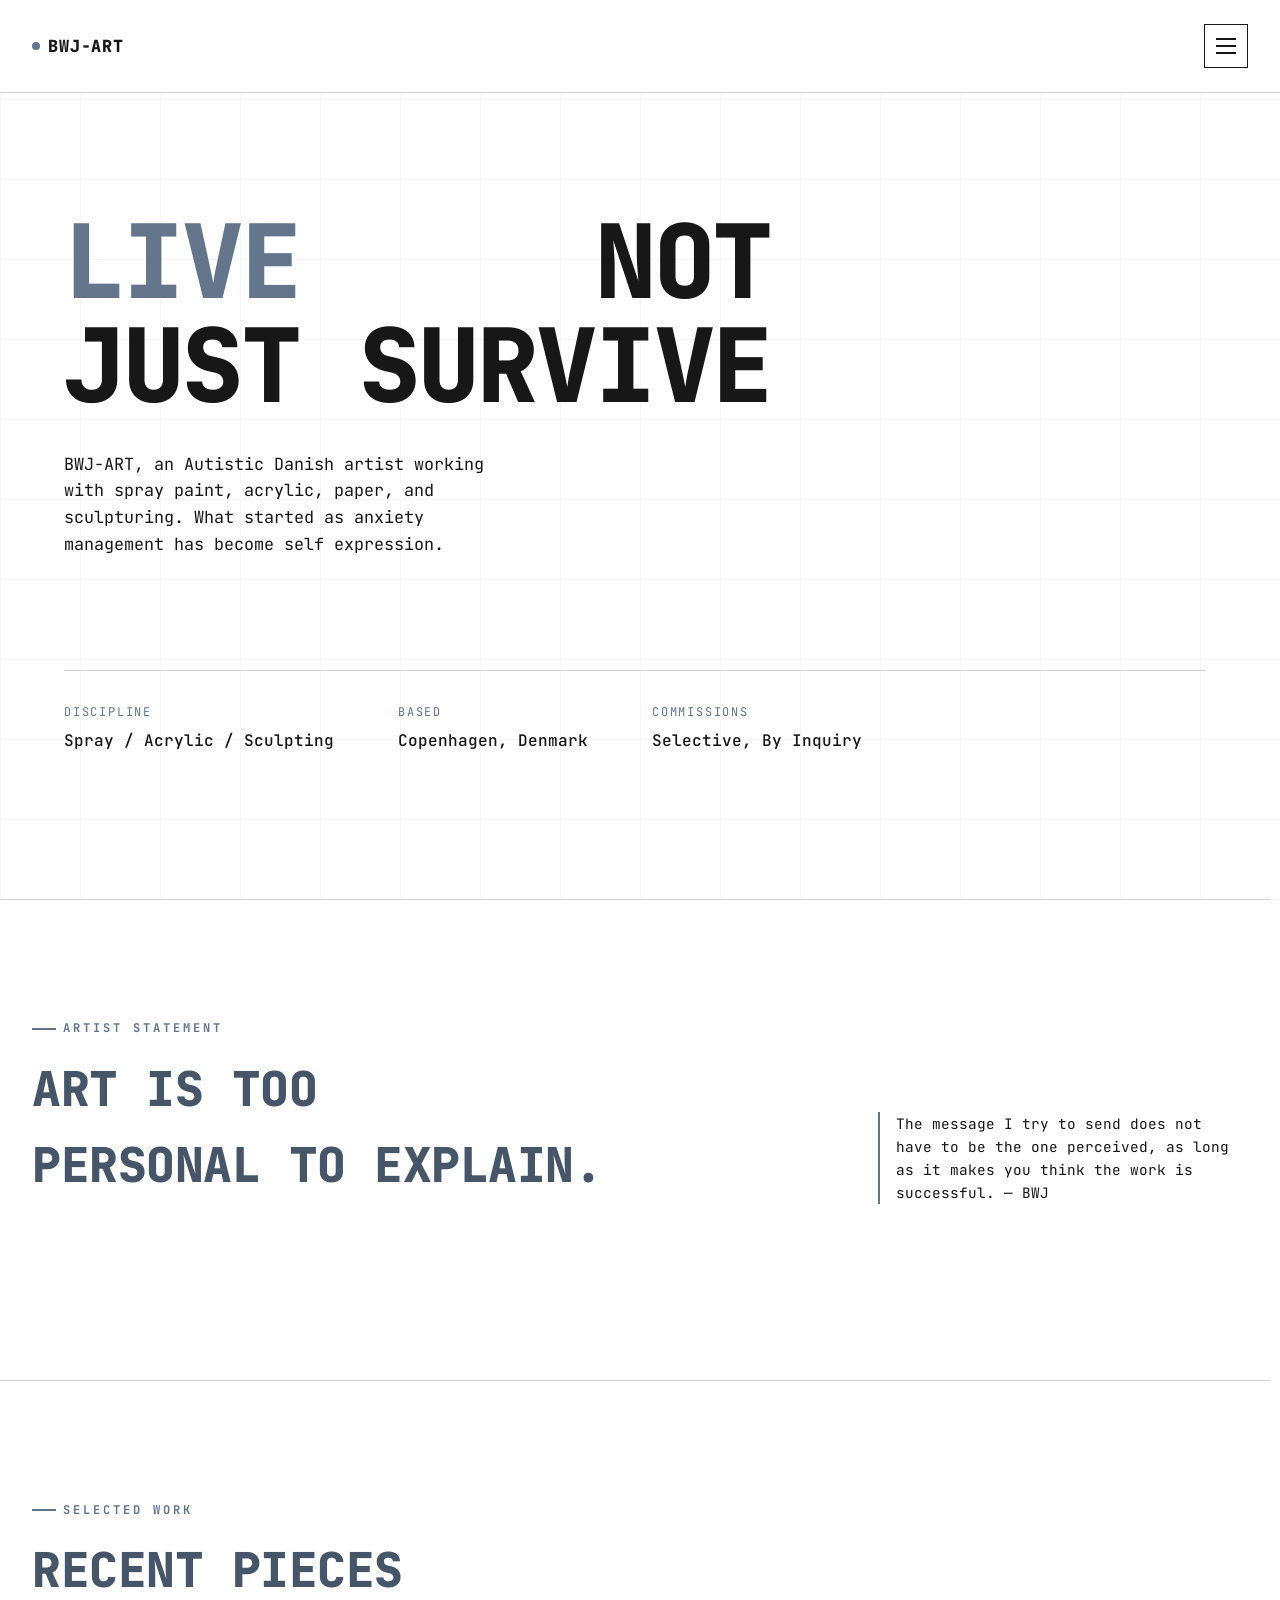
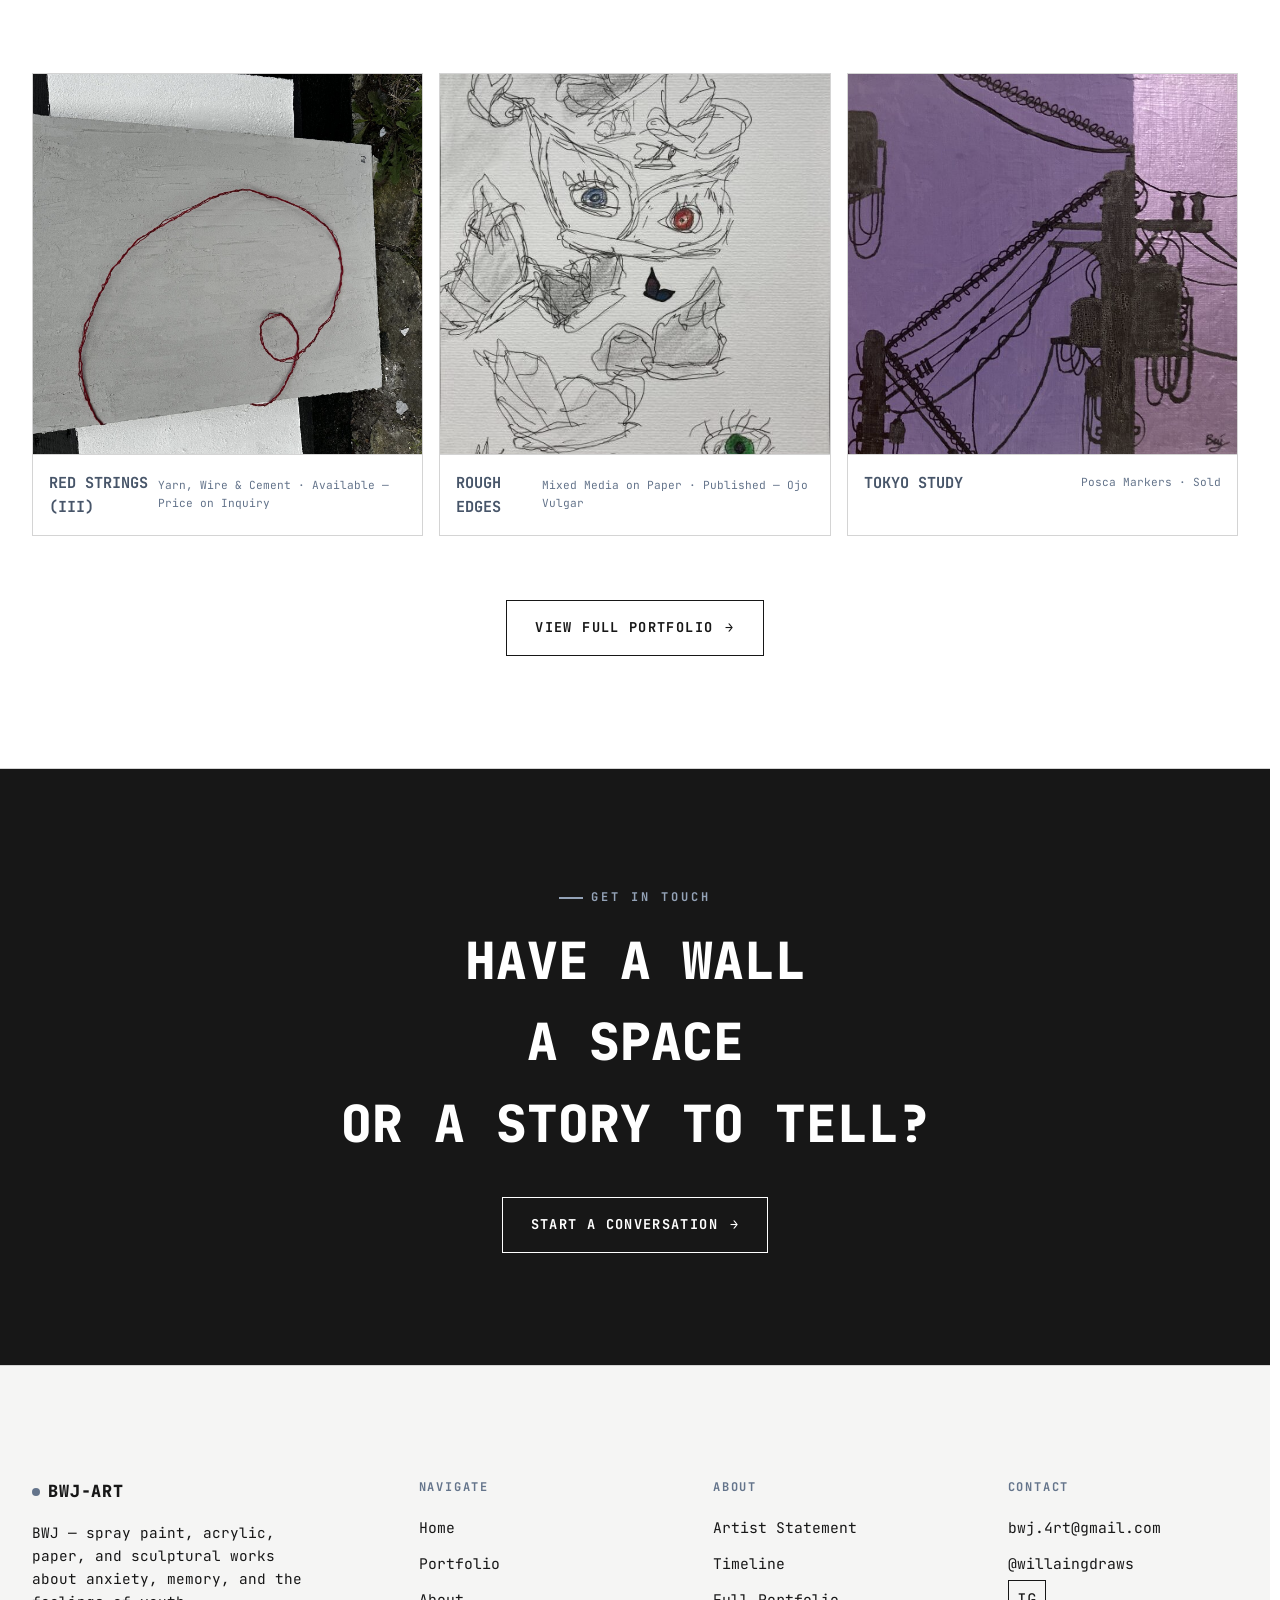
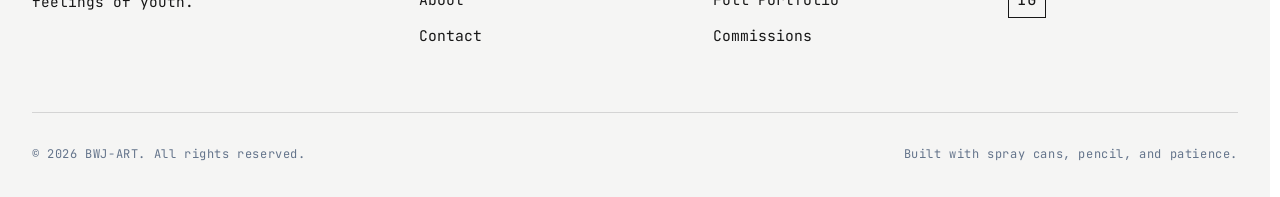
==== commit b229b7ed: "Move View Full Portfolio link below feature strip, centered" ====
--- a/index.html
+++ b/index.html
@@ -86,7 +86,6 @@
           <span class="eyebrow">Selected Work</span>
           <h2 class="section-title">Recent Pieces</h2>
         </div>
-        <a href="portfolio.html" class="btn">View Full Portfolio <span class="btn-arrow">→</span></a>
       </div>
 
       <div class="feature-strip fade-in" data-field="featured-work">
@@ -111,6 +110,10 @@
             <span>Acrylic + Spray on Canvas</span>
           </div>
         </div>
+      </div>
+
+      <div class="view-all-row fade-in">
+        <a href="portfolio.html" class="btn">View Full Portfolio <span class="btn-arrow">→</span></a>
       </div>
     </div>
   </section>
--- a/css/style.css
+++ b/css/style.css
@@ -912,6 +912,11 @@
   display: grid;
   grid-template-columns: repeat(3, 1fr);
   gap: var(--space-sm);
+}
+.view-all-row {
+  display: flex;
+  justify-content: center;
+  margin-top: var(--space-lg);
 }
 .feature-card {
   border: 1px solid var(--line);
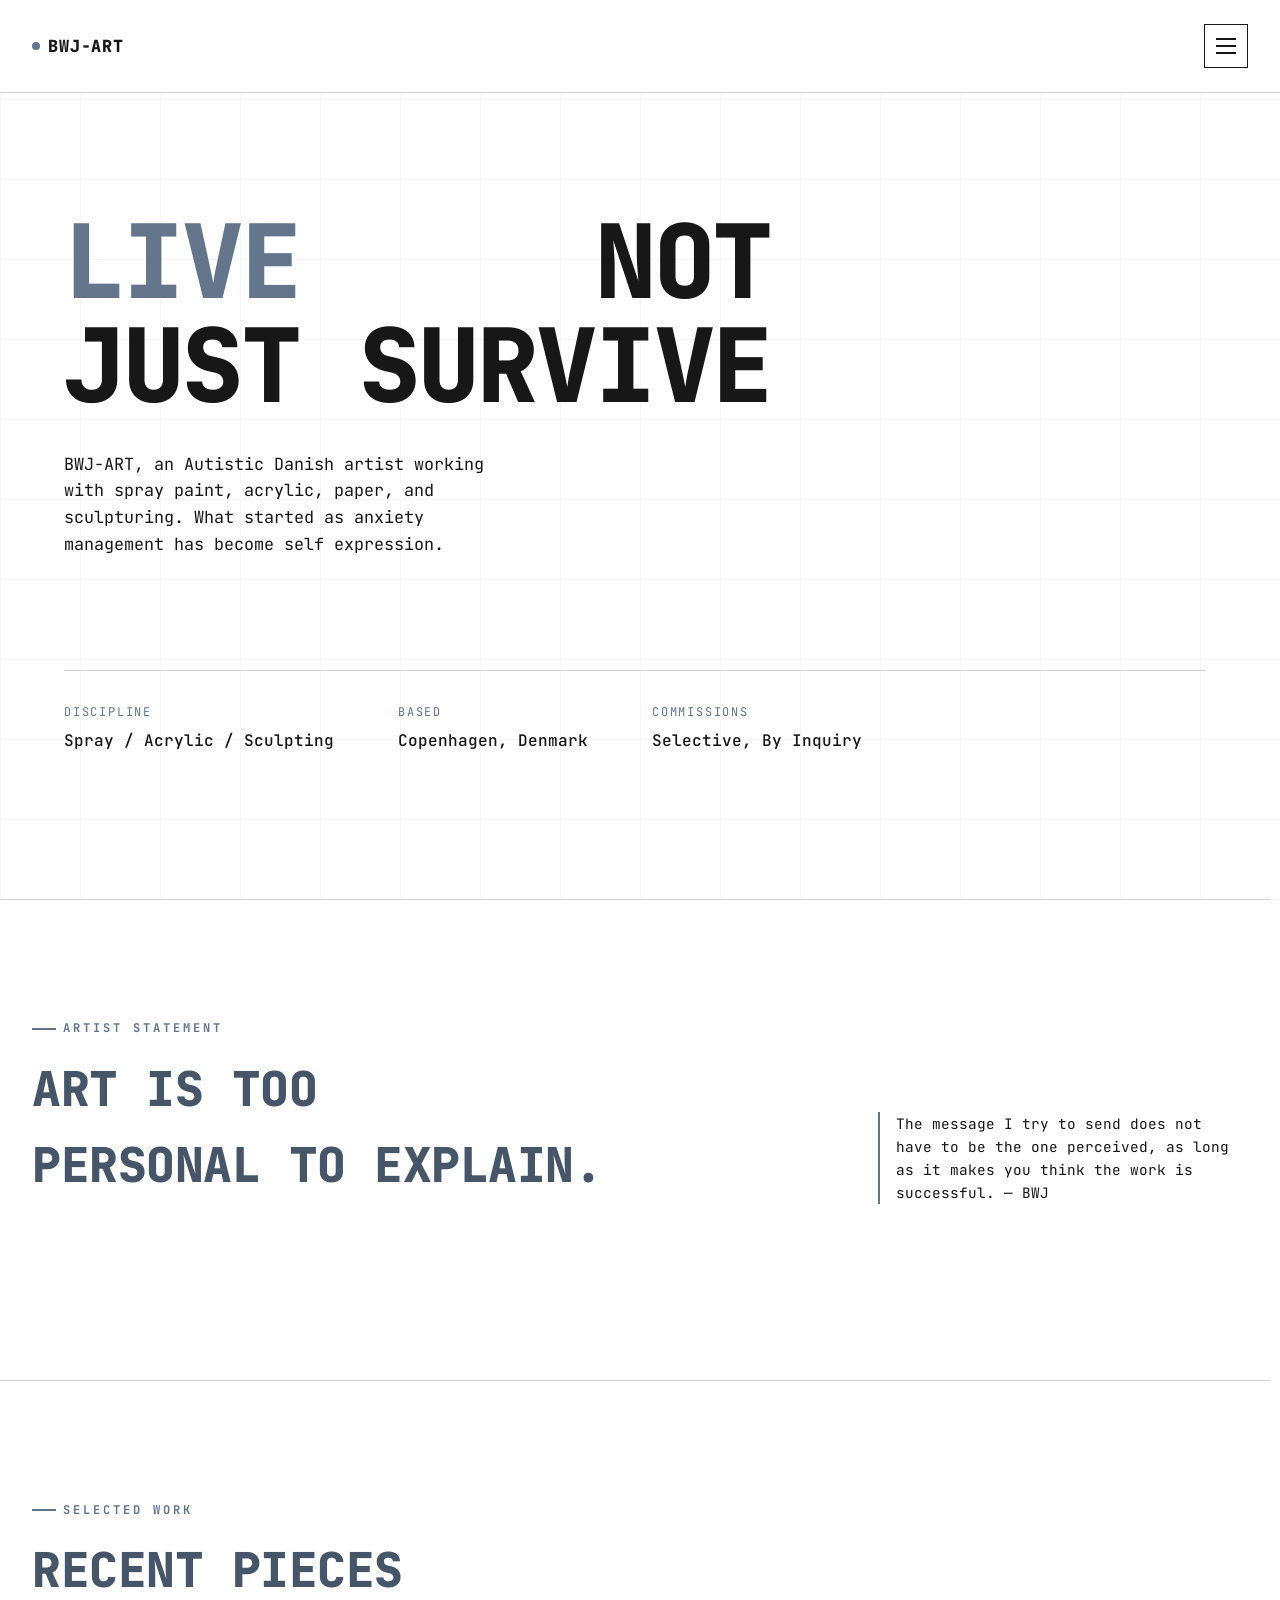
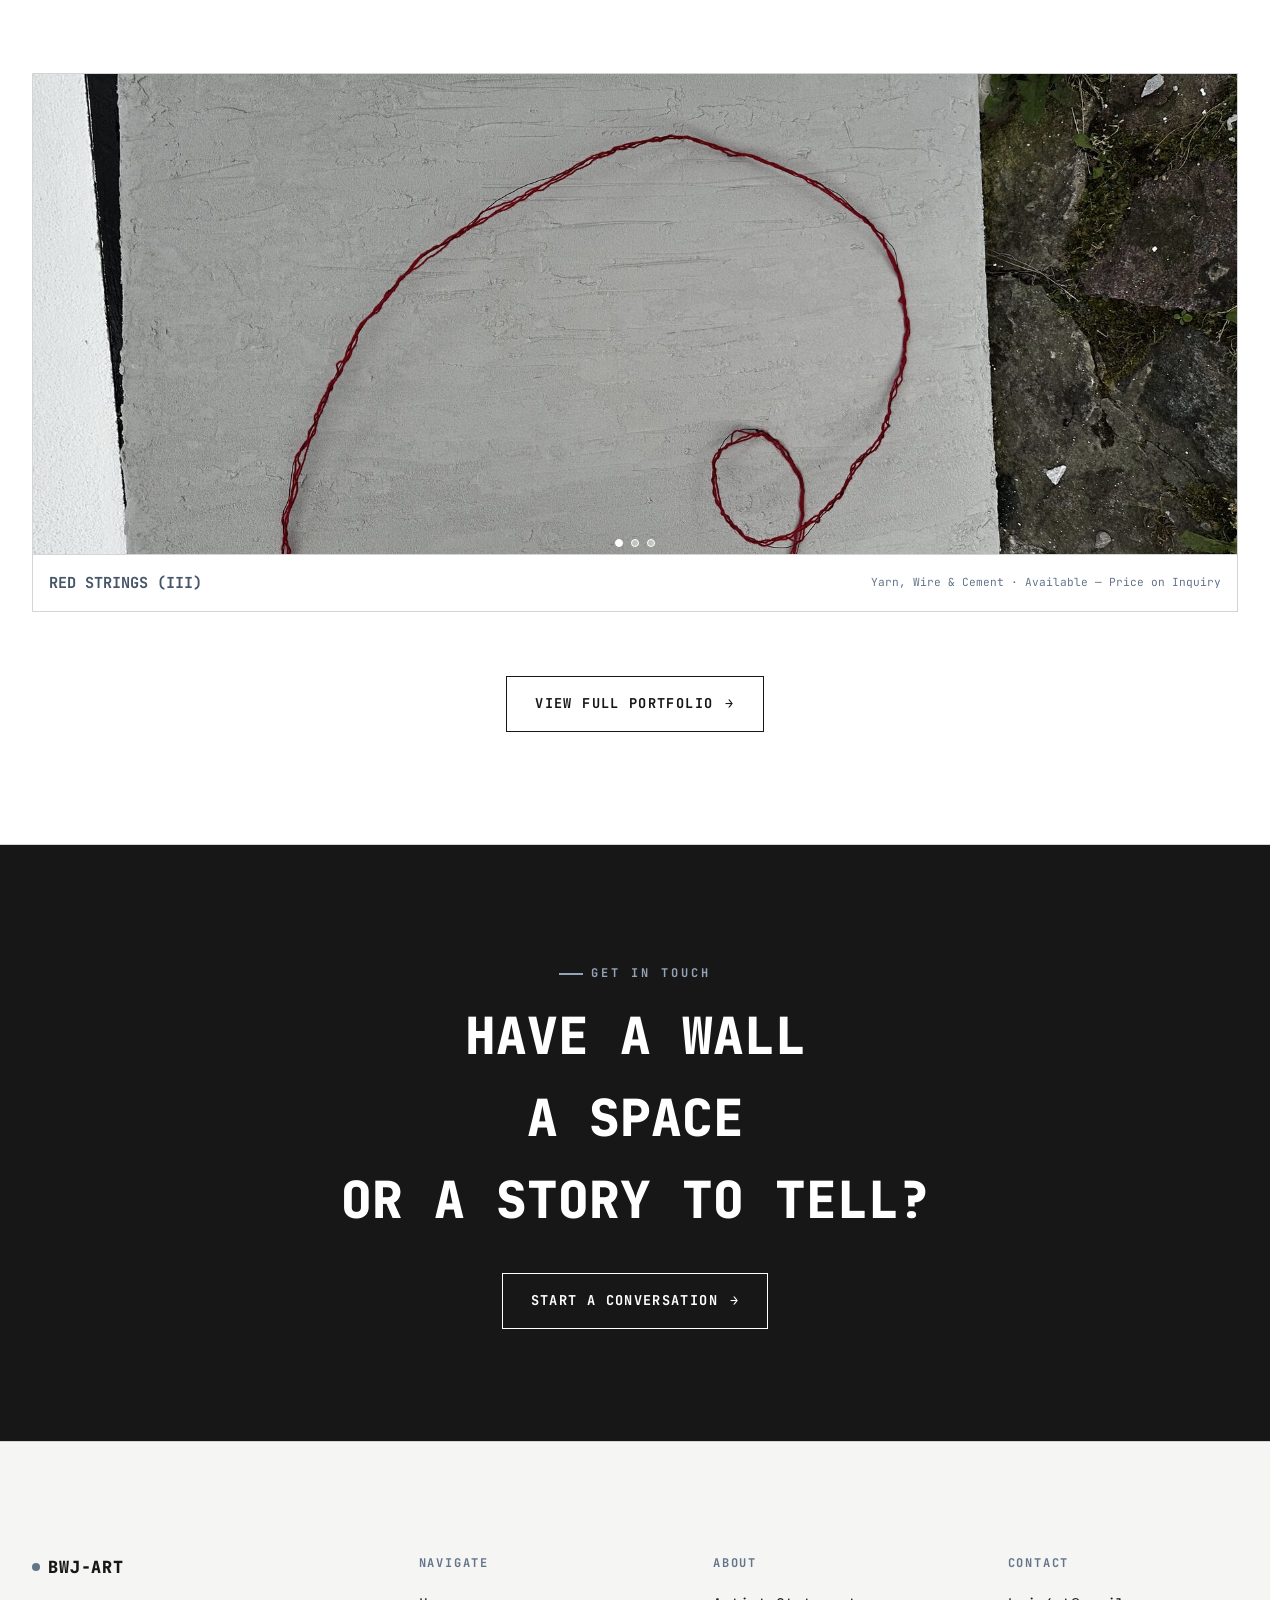
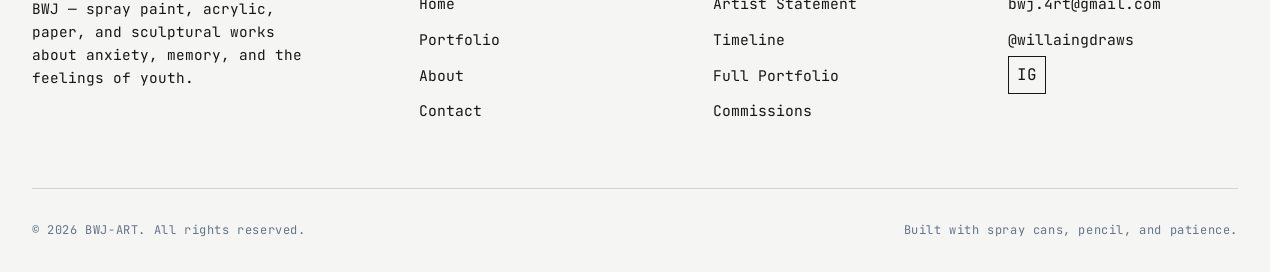
==== commit 0ad7d061: "Homepage spotlight rotation, contact form fix, About page cleanup" ====
--- a/index.html
+++ b/index.html
@@ -88,28 +88,33 @@
         </div>
       </div>
 
-      <div class="feature-strip fade-in" data-field="featured-work">
-        <div class="feature-card">
+      <div class="spotlight fade-in" data-field="featured-work">
+        <div class="spotlight-item is-active" data-lightbox data-title="Ho9e" data-meta="Spray-Paint · Sold, Filmantiq 2023" data-full="assets/img/hope.jpg" data-rotation="0">
           <img src="assets/img/hope.jpg" alt="Ho9e — spray paint hand and butterfly on teal canvas" loading="lazy">
-          <div class="feature-card-label">
+          <div class="spotlight-caption">
             <h4>Ho9e</h4>
             <span>Spray-Paint · Sold, Filmantiq 2023</span>
           </div>
         </div>
-        <div class="feature-card">
+        <div class="spotlight-item" data-lightbox data-title="Splinters &amp; Beams" data-meta="Acrylic + Spray on Masonite" data-full="assets/img/splinters-beams.jpg" data-rotation="0">
           <img src="assets/img/splinters-beams.jpg" alt="Splinters & Beams — glowing hand pointing on grey panel" loading="lazy">
-          <div class="feature-card-label">
+          <div class="spotlight-caption">
             <h4>Splinters &amp; Beams</h4>
             <span>Acrylic + Spray on Masonite</span>
           </div>
         </div>
-        <div class="feature-card">
+        <div class="spotlight-item" data-lightbox data-title="IT'S Yours" data-meta="Acrylic + Spray on Canvas" data-full="assets/img/its-yours.jpg" data-rotation="0">
           <img src="assets/img/its-yours.jpg" alt="IT'S Yours — heart painted over a red canvas" loading="lazy">
-          <div class="feature-card-label">
+          <div class="spotlight-caption">
             <h4>IT'S Yours</h4>
             <span>Acrylic + Spray on Canvas</span>
           </div>
         </div>
+        <div class="spotlight-dots">
+          <button class="dot is-active" aria-label="Show piece 1"></button>
+          <button class="dot" aria-label="Show piece 2"></button>
+          <button class="dot" aria-label="Show piece 3"></button>
+        </div>
       </div>
 
       <div class="view-all-row fade-in">
@@ -128,6 +133,25 @@
   </section>
 
 </main>
+
+<!-- ============ LIGHTBOX ============ -->
+<div class="lightbox">
+  <button class="lightbox-download" aria-label="Download watermarked copy">⬇</button>
+  <button class="lightbox-rotate-ccw" aria-label="Rotate image counter-clockwise">⟲</button>
+  <button class="lightbox-rotate" aria-label="Rotate image clockwise">⟳</button>
+  <button class="lightbox-close" aria-label="Close">✕</button>
+  <button class="lightbox-prev" aria-label="Previous">←</button>
+  <div class="lightbox-inner">
+    <div class="lightbox-img-wrap">
+      <img src="" alt="">
+    </div>
+    <div class="lightbox-caption">
+      <div class="cap-title"></div>
+      <div class="cap-meta"></div>
+    </div>
+  </div>
+  <button class="lightbox-next" aria-label="Next">→</button>
+</div>
 
 <!-- ============ FOOTER ============ -->
 <footer>
--- a/css/style.css
+++ b/css/style.css
@@ -400,6 +400,20 @@
   padding-left: var(--space-sm);
 }
 
+/* Exhibits section (About page): keeps the gallery/venue address sitting
+   directly beside the exhibit title instead of off to the side as a
+   separate block. */
+.exhibit-heading-row {
+  display: flex;
+  align-items: flex-end;
+  flex-wrap: wrap;
+  gap: var(--space-sm) var(--space-md);
+  width: 100%;
+}
+.exhibit-location {
+  margin: 0;
+}
+
 /* Page header (interior pages) */
 .page-header {
   padding: calc(var(--space-xl) + 4rem) 0 var(--space-lg);
@@ -946,6 +960,70 @@
 .feature-card-label span {
   font-size: 0.7rem;
   color: var(--slate);
+}
+
+/* Home "spotlight" — single rotating highlighted image, replacing the old
+   3-up feature strip. Only one .spotlight-item is ever visible at a time
+   (script.js toggles .is-active on a timer); clicking it opens the shared
+   lightbox, same as a portfolio grid item. */
+.spotlight {
+  position: relative;
+  border: 1px solid var(--line);
+  overflow: hidden;
+  cursor: pointer;
+}
+.spotlight-item {
+  display: none;
+}
+.spotlight-item.is-active {
+  display: block;
+}
+.spotlight-item img {
+  width: 100%;
+  height: 480px;
+  object-fit: cover;
+  filter: grayscale(20%);
+  transition: transform 0.6s ease, filter 0.6s ease;
+}
+.spotlight-item:hover img { transform: scale(1.03); filter: grayscale(0%); }
+.spotlight-caption {
+  padding: 1rem;
+  border-top: 1px solid var(--line);
+  display: flex;
+  justify-content: space-between;
+  align-items: center;
+}
+.spotlight-caption h4 {
+  font-size: 0.95rem;
+  text-transform: uppercase;
+  color: var(--slate-dark);
+}
+.spotlight-caption span {
+  font-size: 0.7rem;
+  color: var(--slate);
+}
+.spotlight-dots {
+  position: absolute;
+  bottom: calc(1rem + 48px);
+  left: 0;
+  right: 0;
+  display: flex;
+  justify-content: center;
+  gap: 0.5rem;
+  pointer-events: none;
+}
+.spotlight-dots .dot {
+  pointer-events: auto;
+  width: 8px;
+  height: 8px;
+  border-radius: 50%;
+  border: 1px solid var(--white);
+  background: rgba(255, 255, 255, 0.4);
+  cursor: pointer;
+  padding: 0;
+}
+.spotlight-dots .dot.is-active {
+  background: var(--white);
 }
 
 /* Process strip on home */
@@ -1113,6 +1191,7 @@
   .diptych-imgs > div:hover img,
   .feature-card:hover img { transform: none; filter: grayscale(15%); }
   .feature-card-label { position: static; }
+  .spotlight-item:hover img { transform: none; filter: grayscale(15%); }
   .btn:hover { background: none; color: var(--neutral); }
   .btn-solid:hover { background: var(--neutral); color: var(--white); }
   .cta-band .btn:hover { background: none; color: var(--white); }
@@ -1170,6 +1249,8 @@
   .masonry { column-count: 1; }
   .exhibit-gallery { grid-template-columns: 1fr; }
   .feature-card img { height: 300px; }
+  .spotlight-item img { height: 300px; }
+  .spotlight-dots { bottom: calc(1rem + 40px); }
   .hero-meta { flex-direction: column; gap: 1.25rem; }
   .hero { padding-bottom: calc(var(--space-xl) + 2.5rem); }
 
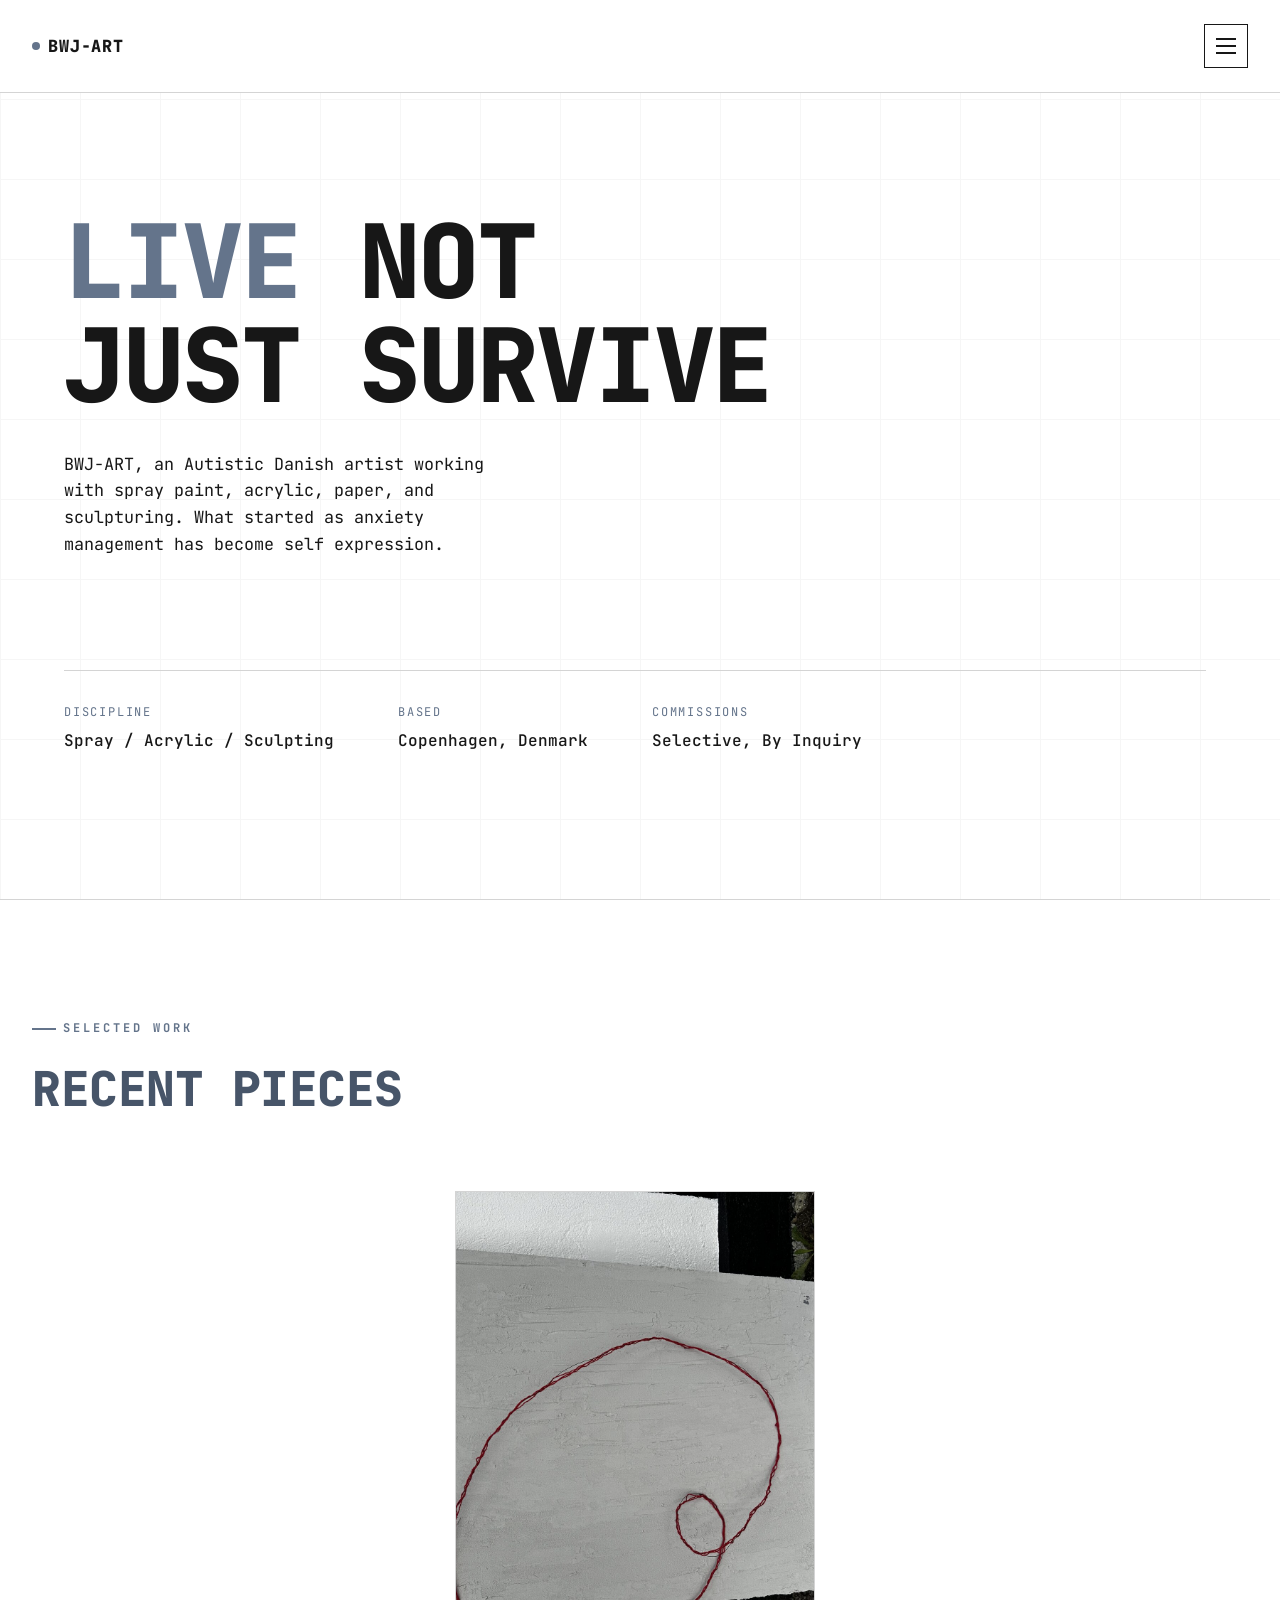
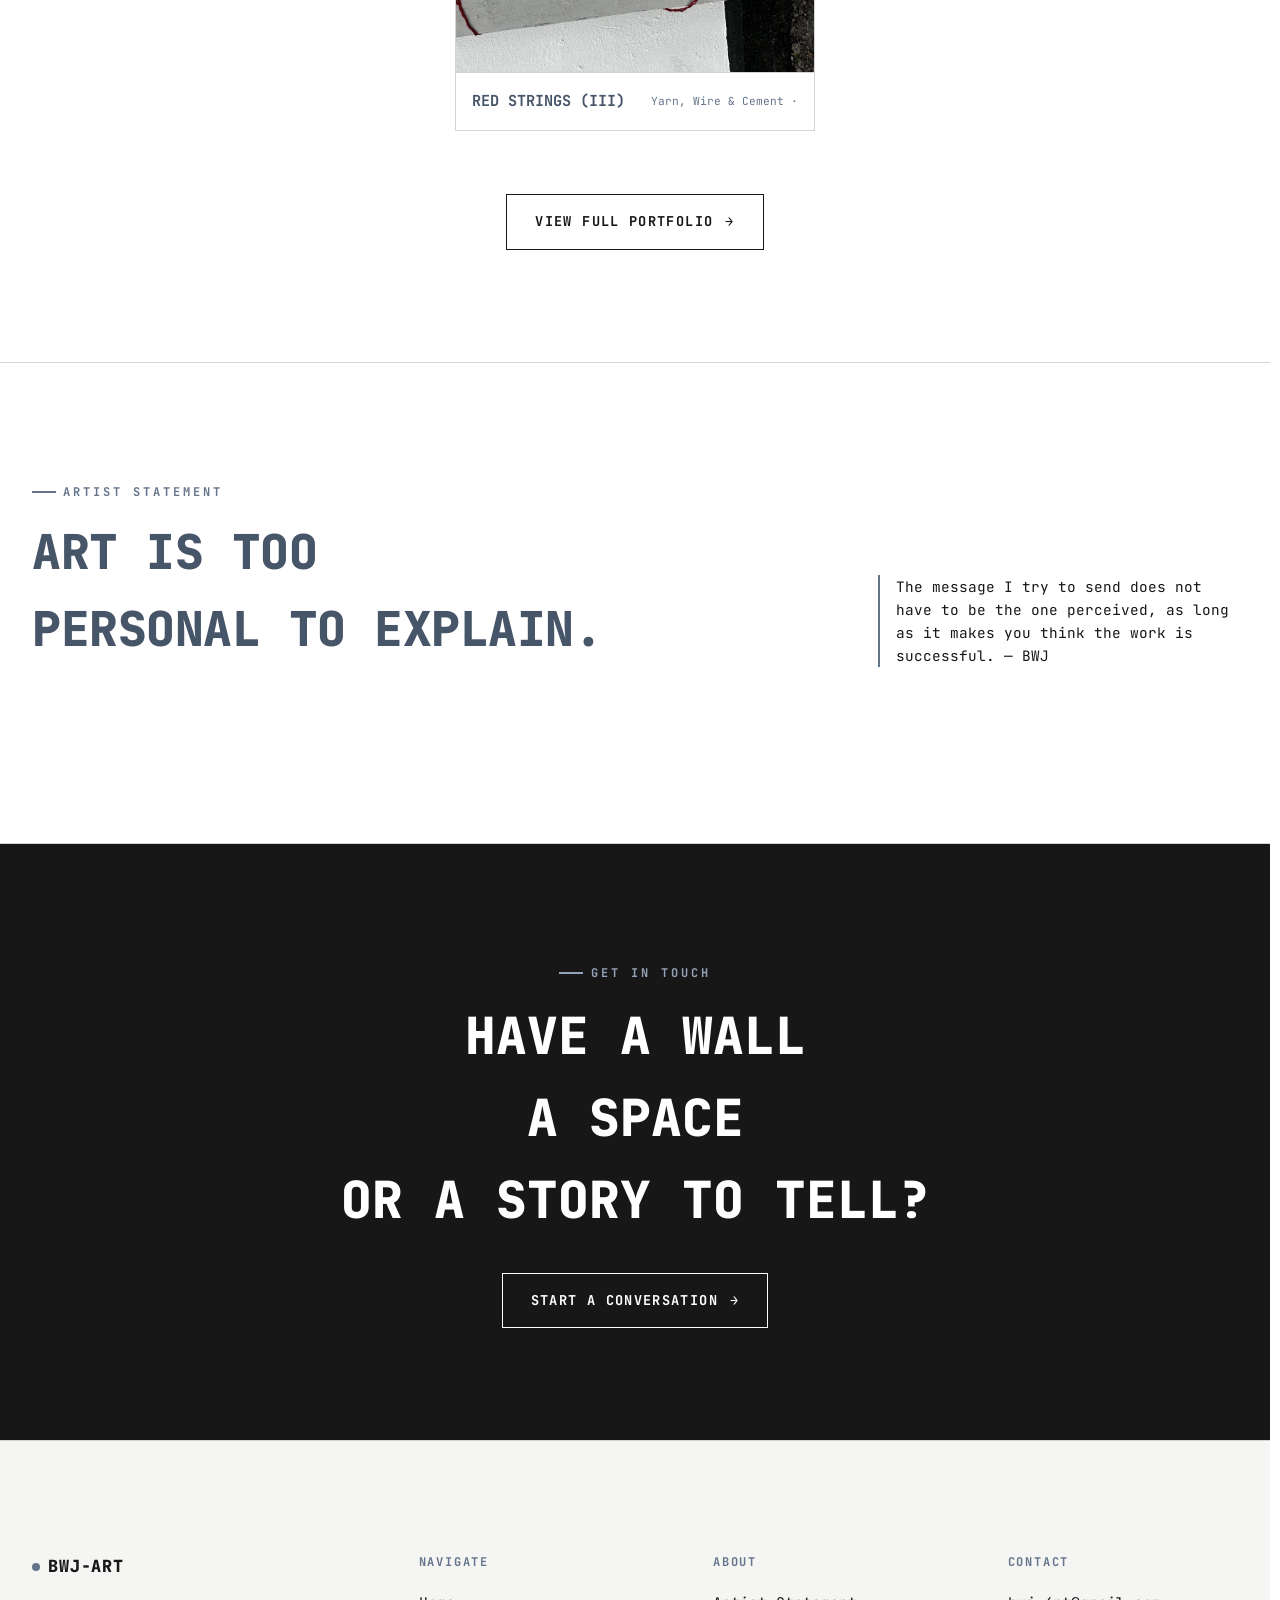
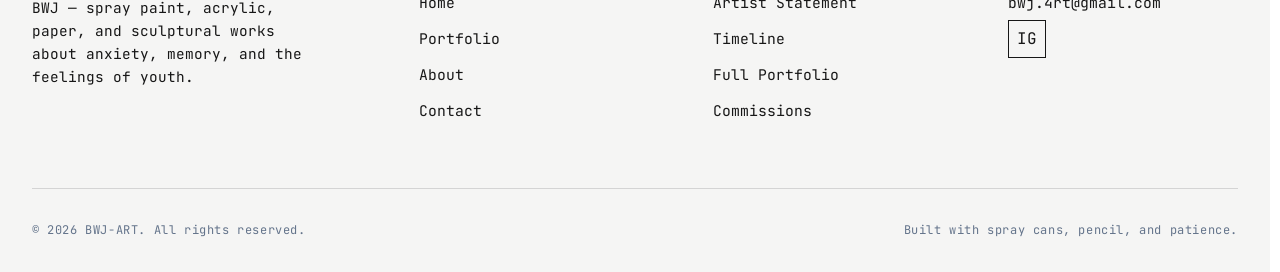
==== commit f477415d: "Home spotlight fade + layout swap, contact/portfolio content edits, footer cleanup" ====
--- a/index.html
+++ b/index.html
@@ -55,25 +55,12 @@
   <!-- ============ HERO ============ -->
   <section class="hero">
     <div class="container">
-      <h1 class="fade-in" data-field="hero-heading"><span class="hero-line hero-line1"><span class="hero-accent">Live</span><span>Not</span></span><span class="hero-line hero-line2">Just Survive</span></h1>
+      <h1 class="fade-in" data-field="hero-heading"><span class="hero-line"><span class="hero-accent">Live</span> Not</span><span class="hero-line">Just Survive</span></h1>
       <p class="hero-sub fade-in" data-field="hero-sub">BWJ-ART, an Autistic Danish artist working with spray paint, acrylic, paper, and sculpturing. What started as anxiety management has become self expression.</p>
       <div class="hero-meta fade-in" data-field="hero-meta">
         <div>Discipline<strong>Spray / Acrylic / Sculpting</strong></div>
         <div>Based<strong>Copenhagen, Denmark</strong></div>
         <div>Commissions<strong>Selective, By Inquiry</strong></div>
-      </div>
-    </div>
-  </section>
-
-  <!-- ============ INTRO STATEMENT ============ -->
-  <section class="section">
-    <div class="container">
-      <div class="section-header fade-in">
-        <div>
-          <span class="eyebrow">Artist Statement</span>
-          <h2 class="section-title" data-field="statement-heading">Art is too<br>personal to explain.</h2>
-        </div>
-        <p class="section-note quote-bar" data-field="statement-quote">"The message I try to send does not have to be the one perceived, as long as it makes you think the work is successful." — BWJ</p>
       </div>
     </div>
   </section>
@@ -119,6 +106,19 @@
 
       <div class="view-all-row fade-in">
         <a href="portfolio.html" class="btn">View Full Portfolio <span class="btn-arrow">→</span></a>
+      </div>
+    </div>
+  </section>
+
+  <!-- ============ INTRO STATEMENT ============ -->
+  <section class="section">
+    <div class="container">
+      <div class="section-header fade-in">
+        <div>
+          <span class="eyebrow">Artist Statement</span>
+          <h2 class="section-title" data-field="statement-heading">Art is too<br>personal to explain.</h2>
+        </div>
+        <p class="section-note quote-bar" data-field="statement-quote">"The message I try to send does not have to be the one perceived, as long as it makes you think the work is successful." — BWJ</p>
       </div>
     </div>
   </section>
@@ -183,7 +183,6 @@
         <h5>Contact</h5>
         <ul>
           <li><a href="mailto:bwj.4rt@gmail.com" data-bind-href="email-mailto"><span data-bind="email">bwj.4rt@gmail.com</span></a></li>
-          <li><a href="https://instagram.com/willaingdraws" data-bind-href="instagram-url" target="_blank" rel="noopener">@<span data-bind="instagram-handle">willaingdraws</span></a></li>
         </ul>
         <div class="socials">
           <a href="https://instagram.com/willaingdraws" data-bind-href="instagram-url" aria-label="Instagram" target="_blank" rel="noopener">IG</a>
--- a/css/style.css
+++ b/css/style.css
@@ -309,20 +309,9 @@
   letter-spacing: -0.02em;
   text-transform: uppercase;
   color: var(--neutral);
-  /* Shrink-wraps to its widest line (line 2) so line 1's flex row (below)
-     spans that exact same width — that's what makes "NOT" line up with
-     the end of "SURVIVE" without moving the whole block off the left
-     edge of the page. */
-  width: fit-content;
-  max-width: 100%;
 }
 
 .hero-line { display: block; }
-.hero-line1 {
-  display: flex;
-  justify-content: space-between;
-  gap: 0.5em;
-}
 .hero-accent { color: var(--slate); }
 
 .hero-sub {
@@ -649,6 +638,7 @@
   display: flex;
   flex-wrap: wrap;
   gap: 0.6rem;
+  margin-top: var(--space-sm);
   margin-bottom: var(--space-lg);
 }
 .gallery-filters button {
@@ -968,15 +958,32 @@
    lightbox, same as a portfolio grid item. */
 .spotlight {
   position: relative;
+  /* Height is synced by script.js to match whichever item is active —
+     needed because the items are stacked with position:absolute (so they
+     can cross-fade into one another) and would otherwise collapse the
+     container to zero height. */
+}
+.spotlight-item {
+  position: absolute;
+  top: 0;
+  left: 50%;
+  transform: translateX(-50%);
+  opacity: 0;
+  pointer-events: none;
+  transition: opacity 0.5s ease;
+  /* Narrower than it is tall (a portrait-ish frame) rather than the old
+     full-width strip — the height stays fixed, only the width shrinks,
+     and the card is centered in the section. */
+  width: 360px;
+  max-width: 100%;
   border: 1px solid var(--line);
   overflow: hidden;
   cursor: pointer;
 }
-.spotlight-item {
-  display: none;
-}
 .spotlight-item.is-active {
-  display: block;
+  opacity: 1;
+  pointer-events: auto;
+  z-index: 1;
 }
 .spotlight-item img {
   width: 100%;
@@ -1249,6 +1256,7 @@
   .masonry { column-count: 1; }
   .exhibit-gallery { grid-template-columns: 1fr; }
   .feature-card img { height: 300px; }
+  .spotlight-item { width: 270px; }
   .spotlight-item img { height: 300px; }
   .spotlight-dots { bottom: calc(1rem + 40px); }
   .hero-meta { flex-direction: column; gap: 1.25rem; }
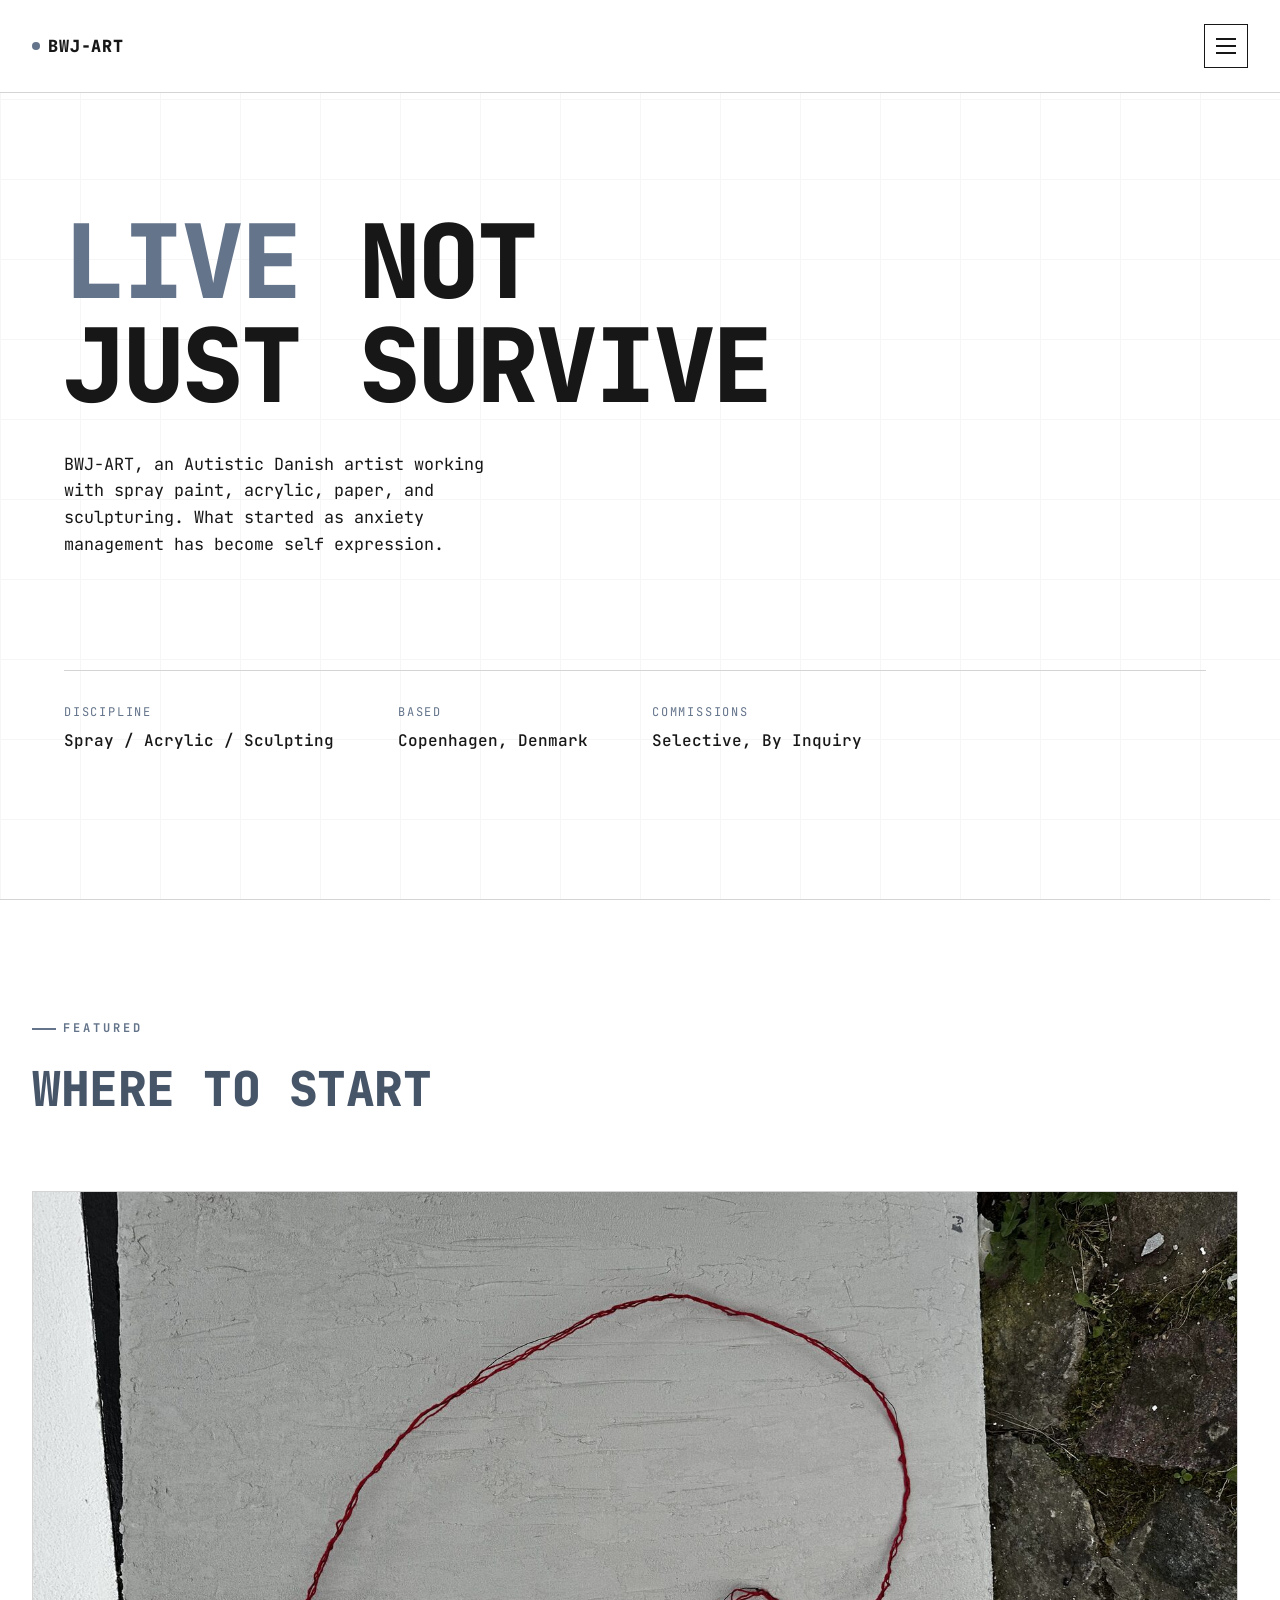
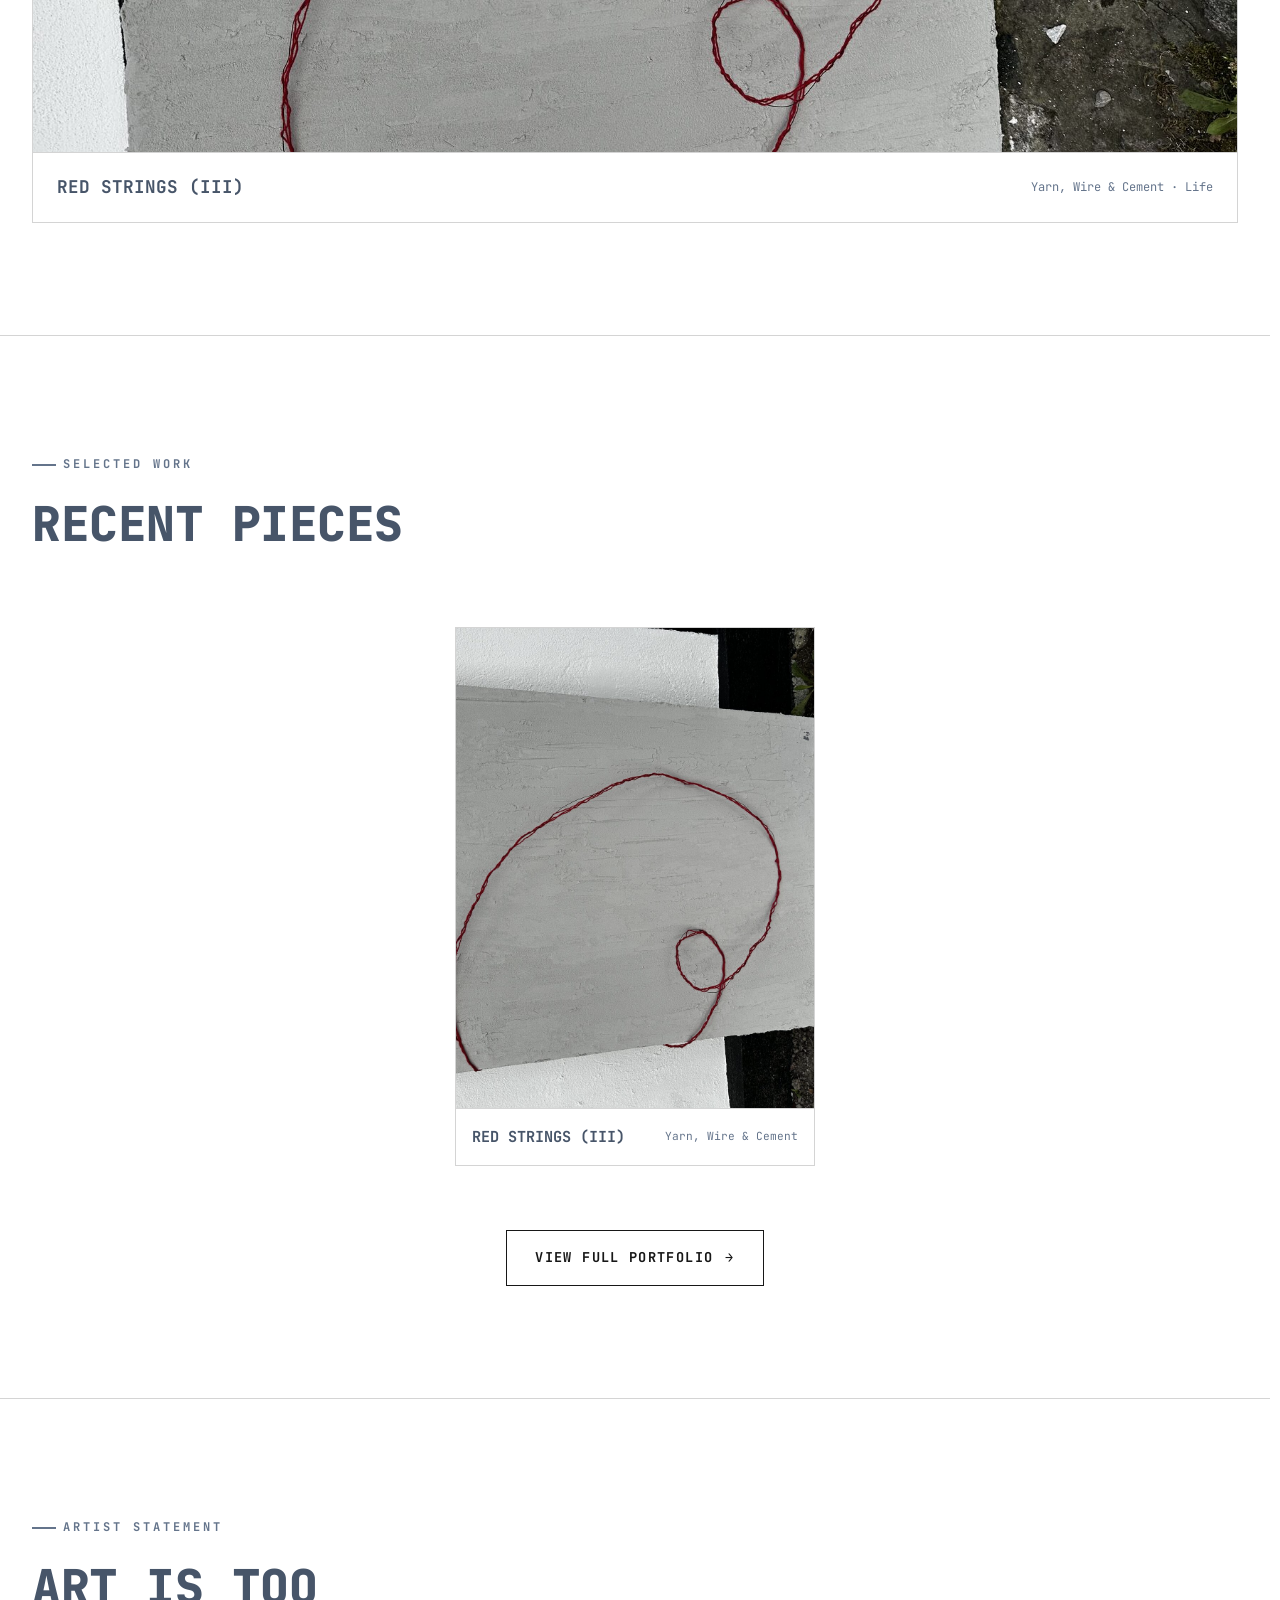
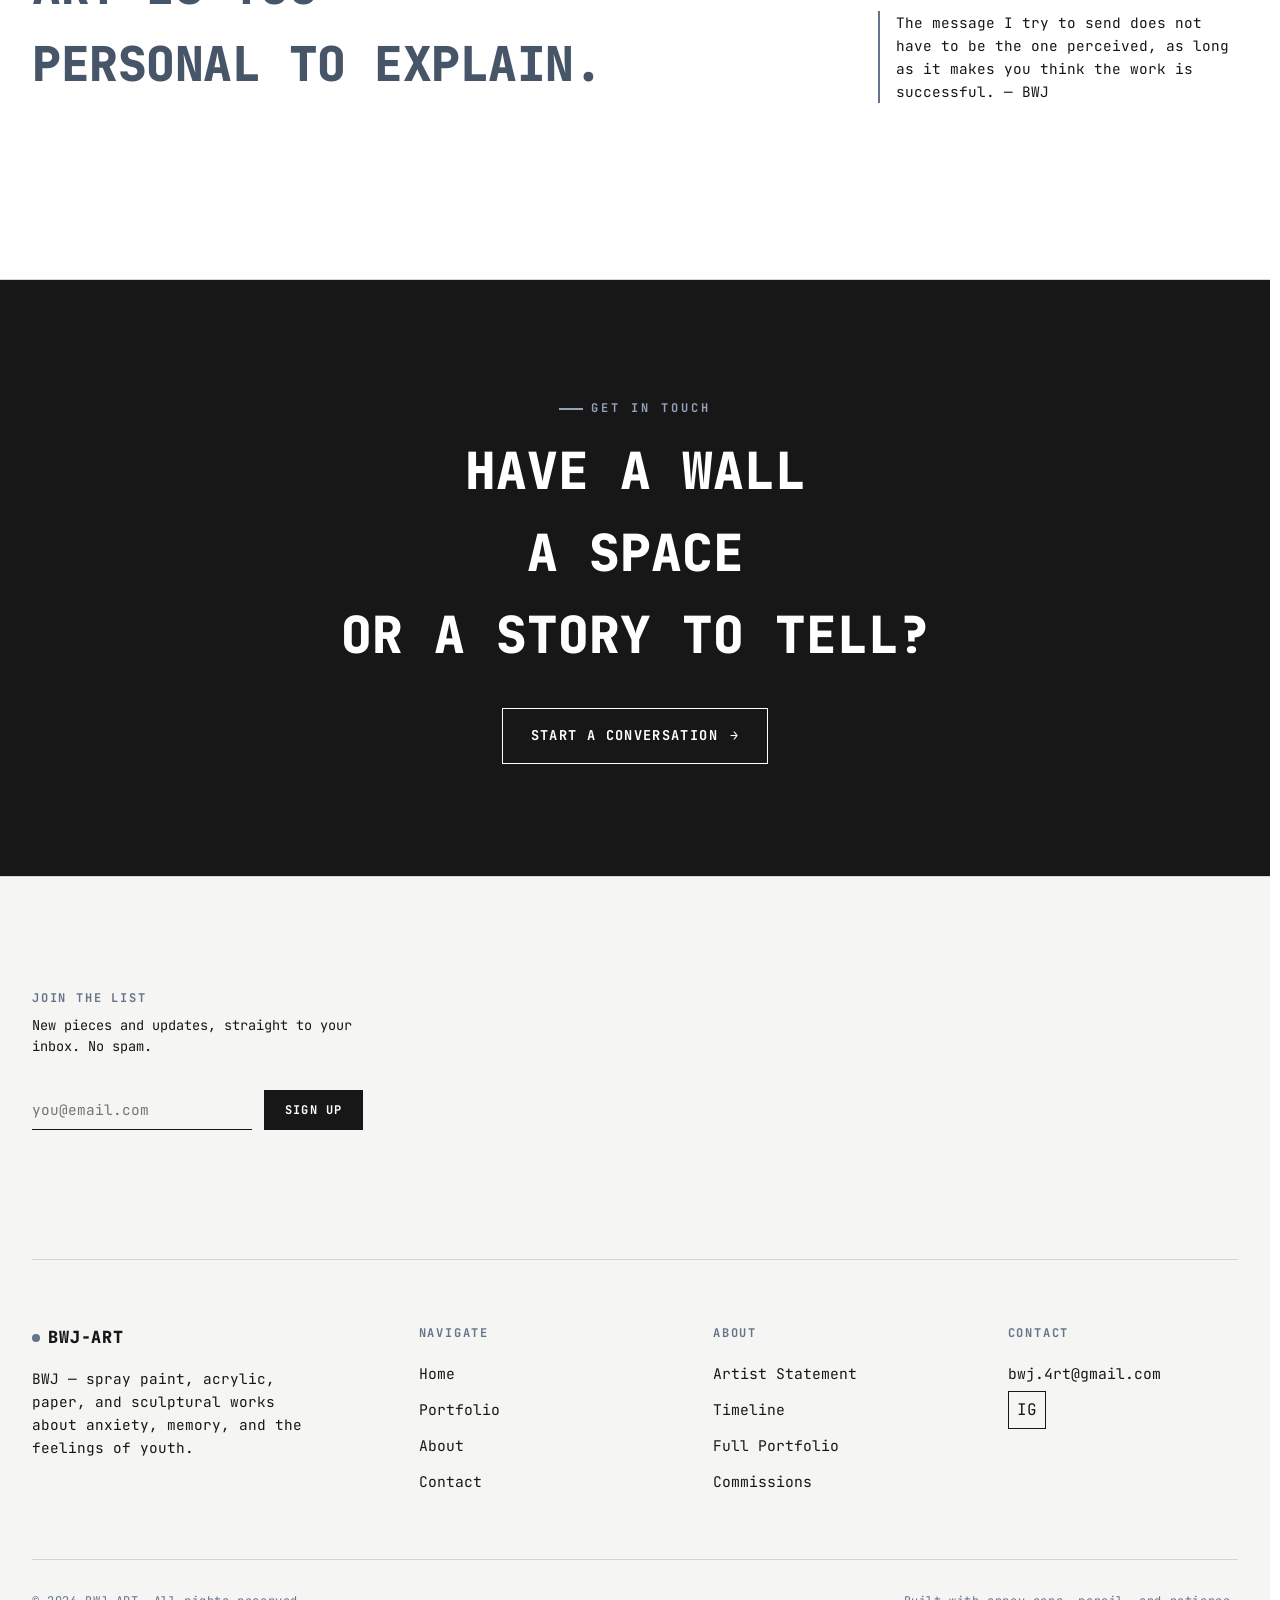
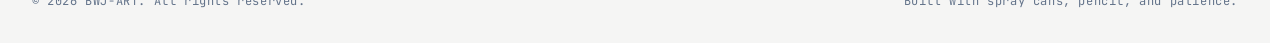
==== commit 20ab7233: "Add pricing, featured piece section, newsletter signup" ====
--- a/index.html
+++ b/index.html
@@ -65,6 +65,28 @@
     </div>
   </section>
 
+  <!-- ============ FEATURED PIECE ============ -->
+  <section class="section">
+    <div class="container">
+      <div class="section-header fade-in">
+        <div>
+          <span class="eyebrow">Featured</span>
+          <h2 class="section-title">Where To Start</h2>
+        </div>
+      </div>
+
+      <div class="featured-piece fade-in" data-field="featured-piece">
+        <div class="featured-piece-frame" data-lightbox data-title="Red Strings (III)" data-meta="Yarn, Wire &amp; Cement · 60×80cm · Collection: Life — The thread leaves the page and lands on stone; what holds you together doesn't need to be delicate to still be real." data-full="assets/img/red-strings-3.jpg" data-rotation="0">
+          <img src="assets/img/red-strings-3.jpg" alt="Red Strings (III) — red yarn spiral over a light cement panel" loading="lazy">
+        </div>
+        <div class="featured-piece-caption">
+          <h3>Red Strings (III)</h3>
+          <span>Yarn, Wire &amp; Cement · Life</span>
+        </div>
+      </div>
+    </div>
+  </section>
+
   <!-- ============ FEATURED WORK ============ -->
   <section class="section">
     <div class="container">
@@ -156,6 +178,22 @@
 <!-- ============ FOOTER ============ -->
 <footer>
   <div class="container">
+    <div class="footer-newsletter fade-in">
+      <div>
+        <h5 data-bind="newsletter-heading">Join the List</h5>
+        <p data-bind="newsletter-blurb">New pieces and updates, straight to your inbox. No spam.</p>
+      </div>
+      <form class="newsletter-form" name="newsletter" method="POST" data-netlify="true" netlify-honeypot="nl-bot-field">
+        <input type="hidden" name="form-name" value="newsletter">
+        <p class="hidden-field" style="position:absolute; left:-9999px;">
+          <label>Don't fill this out if you're human: <input name="nl-bot-field"></label>
+        </p>
+        <input type="email" name="email" placeholder="you@email.com" required aria-label="Email address">
+        <button type="submit" class="btn btn-solid">Sign Up</button>
+        <span class="newsletter-confirmation">Thanks — you're on the list.</span>
+        <span class="newsletter-error">Something went wrong — please try again.</span>
+      </form>
+    </div>
     <div class="footer-grid">
       <div class="footer-brand">
         <div class="logo"><span class="dot"></span>BWJ-ART</div>
--- a/css/style.css
+++ b/css/style.css
@@ -561,6 +561,12 @@
   border: 1px solid rgba(255,255,255,0.5);
   color: var(--white);
 }
+.tag-price {
+  background: rgba(255,255,255,0.92);
+  color: var(--neutral);
+  border-color: var(--white);
+  font-weight: 700;
+}
 
 /* ==========================================================================
    Exhibits / press
@@ -949,6 +955,39 @@
 }
 .feature-card-label span {
   font-size: 0.7rem;
+  color: var(--slate);
+}
+
+/* Home "Featured Piece" — a single, non-rotating piece the artist flags
+   as the one visitors should see first (CMS "Feature on Homepage?"),
+   shown full-width right after the hero. */
+.featured-piece {
+  border: 1px solid var(--line);
+  overflow: hidden;
+  cursor: pointer;
+}
+.featured-piece-frame img {
+  width: 100%;
+  height: 560px;
+  object-fit: cover;
+  filter: grayscale(15%);
+  transition: transform 0.6s ease, filter 0.6s ease;
+}
+.featured-piece:hover .featured-piece-frame img { transform: scale(1.03); filter: grayscale(0%); }
+.featured-piece-caption {
+  padding: 1.25rem 1.5rem;
+  border-top: 1px solid var(--line);
+  display: flex;
+  justify-content: space-between;
+  align-items: center;
+}
+.featured-piece-caption h3 {
+  font-size: 1.1rem;
+  text-transform: uppercase;
+  color: var(--slate-dark);
+}
+.featured-piece-caption span {
+  font-size: 0.75rem;
   color: var(--slate);
 }
 
@@ -1088,6 +1127,66 @@
   background: var(--off-white);
 }
 
+.footer-newsletter {
+  display: flex;
+  flex-wrap: wrap;
+  justify-content: space-between;
+  align-items: flex-end;
+  gap: var(--space-md);
+  padding-bottom: var(--space-lg);
+  margin-bottom: var(--space-lg);
+  border-bottom: 1px solid var(--line);
+}
+.footer-newsletter h5 {
+  font-size: 0.75rem;
+  letter-spacing: 0.15em;
+  text-transform: uppercase;
+  color: var(--slate);
+  margin-bottom: 0.4rem;
+}
+.footer-newsletter p {
+  font-size: 0.85rem;
+  color: var(--neutral);
+  max-width: 40ch;
+}
+.newsletter-form {
+  display: flex;
+  align-items: center;
+  gap: 0.75rem;
+  flex-wrap: wrap;
+}
+.newsletter-form input[type="email"] {
+  border: none;
+  border-bottom: 1px solid var(--neutral);
+  background: transparent;
+  font-family: var(--mono);
+  font-size: 0.9rem;
+  padding: 0.6rem 0;
+  color: var(--neutral);
+  min-width: 220px;
+}
+.newsletter-form input[type="email"]:focus {
+  outline: none;
+  border-color: var(--slate);
+}
+.newsletter-form .btn {
+  padding: 0.7rem 1.25rem;
+  font-size: 0.75rem;
+}
+.newsletter-confirmation,
+.newsletter-error {
+  flex-basis: 100%;
+  font-size: 0.8rem;
+  opacity: 0;
+  transition: opacity 0.3s ease;
+}
+.newsletter-confirmation.is-visible,
+.newsletter-error.is-visible {
+  opacity: 1;
+}
+.newsletter-confirmation { color: var(--slate); }
+.newsletter-error { color: #b33; }
+
 .footer-grid {
   display: grid;
   grid-template-columns: 1.4fr 1fr 1fr 1fr;
@@ -1199,6 +1298,7 @@
   .feature-card:hover img { transform: none; filter: grayscale(15%); }
   .feature-card-label { position: static; }
   .spotlight-item:hover img { transform: none; filter: grayscale(15%); }
+  .featured-piece:hover .featured-piece-frame img { transform: none; filter: grayscale(15%); }
   .btn:hover { background: none; color: var(--neutral); }
   .btn-solid:hover { background: var(--neutral); color: var(--white); }
   .cta-band .btn:hover { background: none; color: var(--white); }
@@ -1239,6 +1339,8 @@
   .feature-strip { grid-template-columns: 1fr; }
   .process-row { grid-template-columns: 1fr; }
   .footer-grid { grid-template-columns: 1fr; gap: var(--space-md); }
+  .footer-newsletter { flex-direction: column; align-items: stretch; }
+  .newsletter-form input[type="email"] { min-width: 0; flex: 1; }
   .nav-panel { width: 100%; padding: var(--space-lg) var(--space-md); }
   .nav-links li a { font-size: 1.6rem; }
   .hero-meta { gap: var(--space-md); }
@@ -1259,6 +1361,7 @@
   .spotlight-item { width: 270px; }
   .spotlight-item img { height: 300px; }
   .spotlight-dots { bottom: calc(1rem + 40px); }
+  .featured-piece-frame img { height: 320px; }
   .hero-meta { flex-direction: column; gap: 1.25rem; }
   .hero { padding-bottom: calc(var(--space-xl) + 2.5rem); }
 
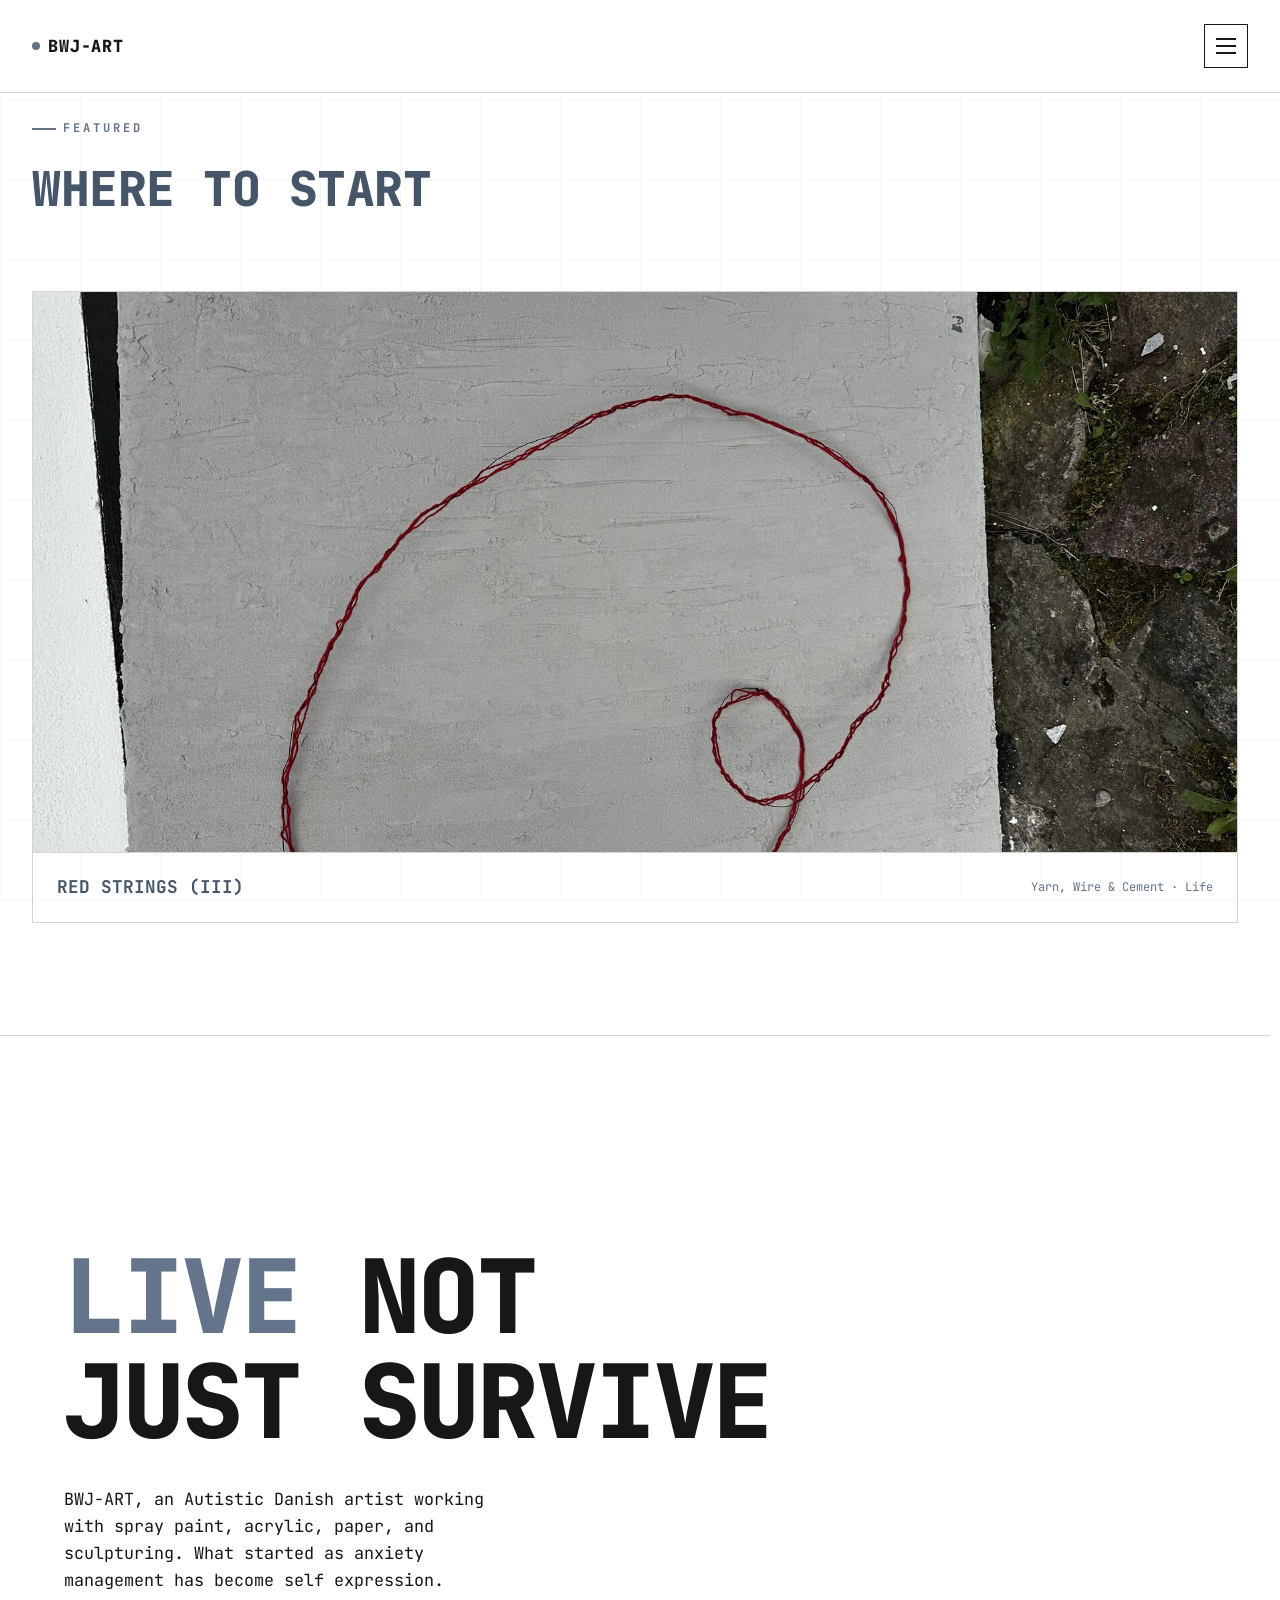
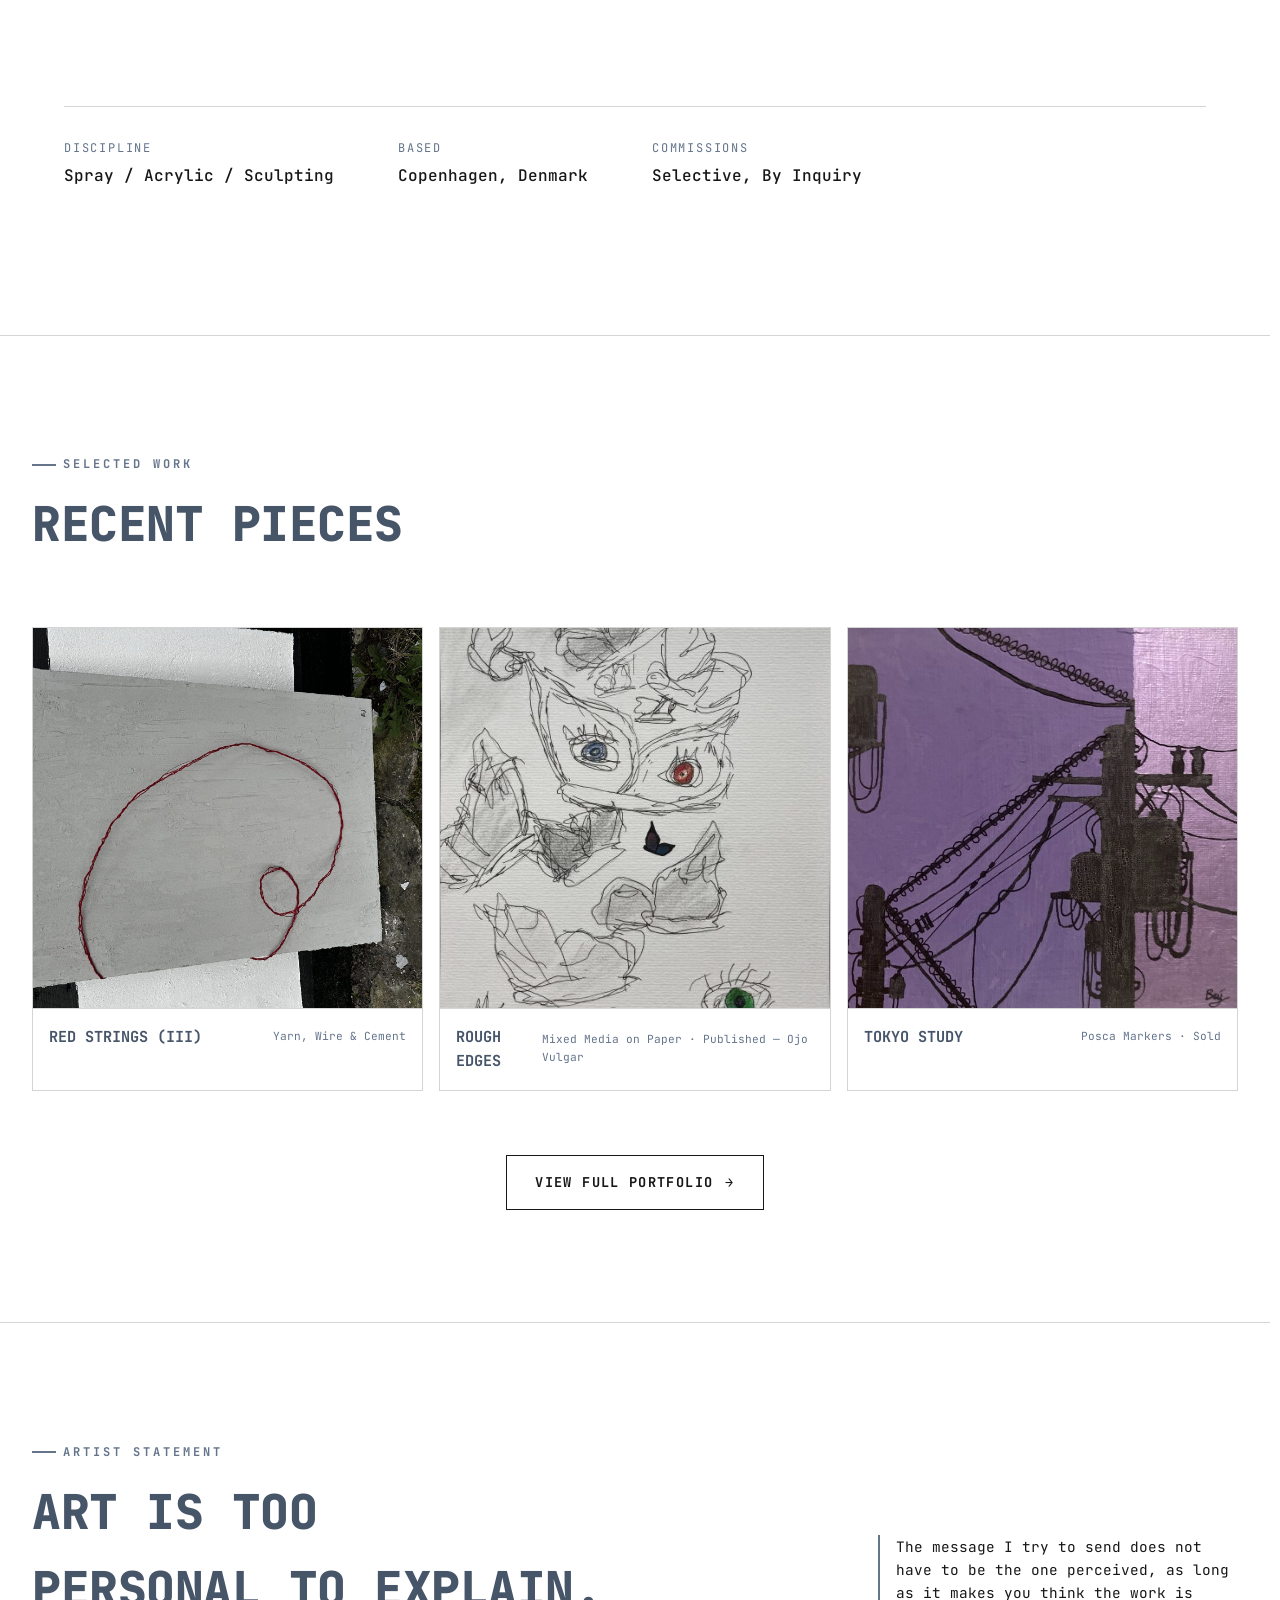
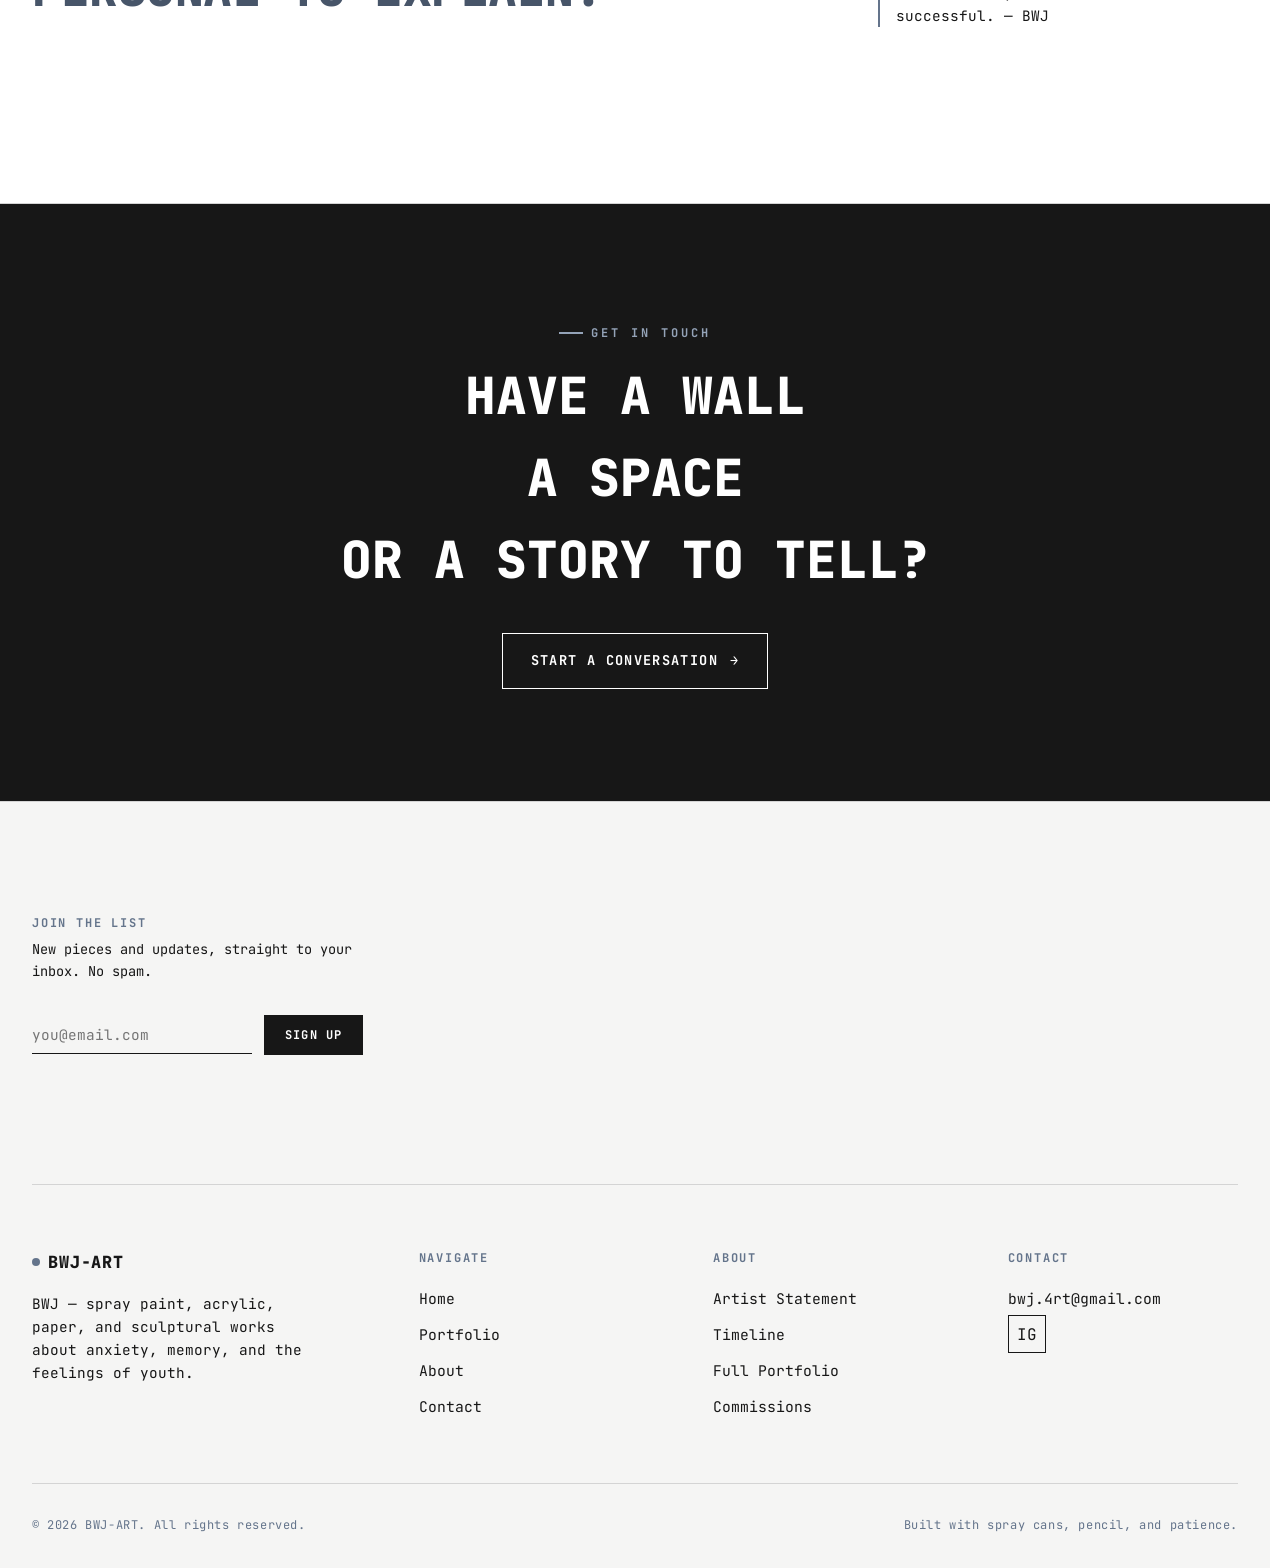
==== commit d5e038bb: "Move featured piece to top, simplify nav panel, revert Recent Pieces to 3-up" ====
--- a/index.html
+++ b/index.html
@@ -35,22 +35,44 @@
 <!-- ============ NAV OVERLAY + PANEL ============ -->
 <div class="nav-overlay"></div>
 <nav class="nav-panel">
-  <div class="nav-index">Index / 01—04</div>
   <ul class="nav-links">
-    <li><a href="index.html" class="current"><span class="num">01</span>Home</a></li>
-    <li><a href="portfolio.html"><span class="num">02</span>Portfolio</a></li>
-    <li><a href="about.html"><span class="num">03</span>About</a></li>
-    <li><a href="contact.html"><span class="num">04</span>Contact</a></li>
+    <li><a href="index.html" class="current">Home</a></li>
+    <li><a href="portfolio.html">Portfolio</a></li>
+    <li><a href="about.html">About</a></li>
+    <li><a href="contact.html">Contact</a></li>
   </ul>
   <div class="nav-panel-footer">
-    <span data-bind="nav-tagline">Danish artist based in Copenhagen, formerly of Pau, France. Working in spray, acrylic, paper, and sculpture.</span>
     <div class="socials">
       <a href="https://instagram.com/willaingdraws" data-bind-href="instagram-url" aria-label="Instagram" target="_blank" rel="noopener">IG</a>
+      <a href="contact.html" aria-label="Contact">Contact</a>
+      <a href="#newsletter" aria-label="Newsletter signup">Newsletter</a>
     </div>
   </div>
 </nav>
 
 <main id="home-root">
+
+  <!-- ============ FEATURED PIECE ============ -->
+  <section class="section">
+    <div class="container">
+      <div class="section-header fade-in">
+        <div>
+          <span class="eyebrow">Featured</span>
+          <h2 class="section-title">Where To Start</h2>
+        </div>
+      </div>
+
+      <div class="featured-piece fade-in" data-field="featured-piece">
+        <div class="featured-piece-frame" data-lightbox data-title="Red Strings (III)" data-meta="Yarn, Wire &amp; Cement · 60×80cm · Collection: Life — The thread leaves the page and lands on stone; what holds you together doesn't need to be delicate to still be real." data-full="assets/img/red-strings-3.jpg" data-rotation="0">
+          <img src="assets/img/red-strings-3.jpg" alt="Red Strings (III) — red yarn spiral over a light cement panel" loading="lazy">
+        </div>
+        <div class="featured-piece-caption">
+          <h3>Red Strings (III)</h3>
+          <span>Yarn, Wire &amp; Cement · Life</span>
+        </div>
+      </div>
+    </div>
+  </section>
 
   <!-- ============ HERO ============ -->
   <section class="hero">
@@ -65,28 +87,6 @@
     </div>
   </section>
 
-  <!-- ============ FEATURED PIECE ============ -->
-  <section class="section">
-    <div class="container">
-      <div class="section-header fade-in">
-        <div>
-          <span class="eyebrow">Featured</span>
-          <h2 class="section-title">Where To Start</h2>
-        </div>
-      </div>
-
-      <div class="featured-piece fade-in" data-field="featured-piece">
-        <div class="featured-piece-frame" data-lightbox data-title="Red Strings (III)" data-meta="Yarn, Wire &amp; Cement · 60×80cm · Collection: Life — The thread leaves the page and lands on stone; what holds you together doesn't need to be delicate to still be real." data-full="assets/img/red-strings-3.jpg" data-rotation="0">
-          <img src="assets/img/red-strings-3.jpg" alt="Red Strings (III) — red yarn spiral over a light cement panel" loading="lazy">
-        </div>
-        <div class="featured-piece-caption">
-          <h3>Red Strings (III)</h3>
-          <span>Yarn, Wire &amp; Cement · Life</span>
-        </div>
-      </div>
-    </div>
-  </section>
-
   <!-- ============ FEATURED WORK ============ -->
   <section class="section">
     <div class="container">
@@ -97,32 +97,27 @@
         </div>
       </div>
 
-      <div class="spotlight fade-in" data-field="featured-work">
-        <div class="spotlight-item is-active" data-lightbox data-title="Ho9e" data-meta="Spray-Paint · Sold, Filmantiq 2023" data-full="assets/img/hope.jpg" data-rotation="0">
+      <div class="feature-strip fade-in" data-field="featured-work">
+        <div class="feature-card" data-lightbox data-title="Ho9e" data-meta="Spray-Paint · Sold, Filmantiq 2023" data-full="assets/img/hope.jpg" data-rotation="0">
           <img src="assets/img/hope.jpg" alt="Ho9e — spray paint hand and butterfly on teal canvas" loading="lazy">
-          <div class="spotlight-caption">
+          <div class="feature-card-label">
             <h4>Ho9e</h4>
             <span>Spray-Paint · Sold, Filmantiq 2023</span>
           </div>
         </div>
-        <div class="spotlight-item" data-lightbox data-title="Splinters &amp; Beams" data-meta="Acrylic + Spray on Masonite" data-full="assets/img/splinters-beams.jpg" data-rotation="0">
+        <div class="feature-card" data-lightbox data-title="Splinters &amp; Beams" data-meta="Acrylic + Spray on Masonite" data-full="assets/img/splinters-beams.jpg" data-rotation="0">
           <img src="assets/img/splinters-beams.jpg" alt="Splinters & Beams — glowing hand pointing on grey panel" loading="lazy">
-          <div class="spotlight-caption">
+          <div class="feature-card-label">
             <h4>Splinters &amp; Beams</h4>
             <span>Acrylic + Spray on Masonite</span>
           </div>
         </div>
-        <div class="spotlight-item" data-lightbox data-title="IT'S Yours" data-meta="Acrylic + Spray on Canvas" data-full="assets/img/its-yours.jpg" data-rotation="0">
+        <div class="feature-card" data-lightbox data-title="IT'S Yours" data-meta="Acrylic + Spray on Canvas" data-full="assets/img/its-yours.jpg" data-rotation="0">
           <img src="assets/img/its-yours.jpg" alt="IT'S Yours — heart painted over a red canvas" loading="lazy">
-          <div class="spotlight-caption">
+          <div class="feature-card-label">
             <h4>IT'S Yours</h4>
             <span>Acrylic + Spray on Canvas</span>
           </div>
-        </div>
-        <div class="spotlight-dots">
-          <button class="dot is-active" aria-label="Show piece 1"></button>
-          <button class="dot" aria-label="Show piece 2"></button>
-          <button class="dot" aria-label="Show piece 3"></button>
         </div>
       </div>
 
@@ -178,16 +173,12 @@
 <!-- ============ FOOTER ============ -->
 <footer>
   <div class="container">
-    <div class="footer-newsletter fade-in">
+    <div class="footer-newsletter fade-in" id="newsletter">
       <div>
         <h5 data-bind="newsletter-heading">Join the List</h5>
         <p data-bind="newsletter-blurb">New pieces and updates, straight to your inbox. No spam.</p>
       </div>
-      <form class="newsletter-form" name="newsletter" method="POST" data-netlify="true" netlify-honeypot="nl-bot-field">
-        <input type="hidden" name="form-name" value="newsletter">
-        <p class="hidden-field" style="position:absolute; left:-9999px;">
-          <label>Don't fill this out if you're human: <input name="nl-bot-field"></label>
-        </p>
+      <form class="newsletter-form" action="https://formspree.io/f/mljrjdnr" method="POST">
         <input type="email" name="email" placeholder="you@email.com" required aria-label="Email address">
         <button type="submit" class="btn btn-solid">Sign Up</button>
         <span class="newsletter-confirmation">Thanks — you're on the list.</span>
--- a/css/style.css
+++ b/css/style.css
@@ -218,14 +218,6 @@
 }
 .nav-panel.active { transform: translateX(0); }
 
-.nav-panel .nav-index {
-  font-size: 0.75rem;
-  color: var(--slate-light);
-  letter-spacing: 0.2em;
-  margin-bottom: var(--space-lg);
-  text-transform: uppercase;
-}
-
 .nav-links {
   display: flex;
   flex-direction: column;
@@ -245,11 +237,6 @@
   transition: color var(--transition), padding-left var(--transition);
   border-bottom: 1px solid rgba(255,255,255,0.08);
 }
-.nav-links li a .num {
-  font-size: 0.85rem;
-  font-weight: 400;
-  color: var(--slate-light);
-}
 .nav-links li a:hover {
   color: var(--slate-light);
   padding-left: 0.75rem;
@@ -273,11 +260,14 @@
 .nav-panel-footer .socials a {
   color: var(--white);
   border: 1px solid rgba(255,255,255,0.25);
-  width: 38px;
   height: 38px;
+  padding: 0 0.9rem;
   display: flex;
   align-items: center;
   justify-content: center;
+  font-size: 0.75rem;
+  letter-spacing: 0.08em;
+  text-transform: uppercase;
   transition: background var(--transition), border-color var(--transition);
 }
 .nav-panel-footer .socials a:hover {
@@ -932,6 +922,7 @@
   border: 1px solid var(--line);
   overflow: hidden;
   position: relative;
+  cursor: pointer;
 }
 .feature-card img {
   width: 100%;
@@ -989,87 +980,6 @@
 .featured-piece-caption span {
   font-size: 0.75rem;
   color: var(--slate);
-}
-
-/* Home "spotlight" — single rotating highlighted image, replacing the old
-   3-up feature strip. Only one .spotlight-item is ever visible at a time
-   (script.js toggles .is-active on a timer); clicking it opens the shared
-   lightbox, same as a portfolio grid item. */
-.spotlight {
-  position: relative;
-  /* Height is synced by script.js to match whichever item is active —
-     needed because the items are stacked with position:absolute (so they
-     can cross-fade into one another) and would otherwise collapse the
-     container to zero height. */
-}
-.spotlight-item {
-  position: absolute;
-  top: 0;
-  left: 50%;
-  transform: translateX(-50%);
-  opacity: 0;
-  pointer-events: none;
-  transition: opacity 0.5s ease;
-  /* Narrower than it is tall (a portrait-ish frame) rather than the old
-     full-width strip — the height stays fixed, only the width shrinks,
-     and the card is centered in the section. */
-  width: 360px;
-  max-width: 100%;
-  border: 1px solid var(--line);
-  overflow: hidden;
-  cursor: pointer;
-}
-.spotlight-item.is-active {
-  opacity: 1;
-  pointer-events: auto;
-  z-index: 1;
-}
-.spotlight-item img {
-  width: 100%;
-  height: 480px;
-  object-fit: cover;
-  filter: grayscale(20%);
-  transition: transform 0.6s ease, filter 0.6s ease;
-}
-.spotlight-item:hover img { transform: scale(1.03); filter: grayscale(0%); }
-.spotlight-caption {
-  padding: 1rem;
-  border-top: 1px solid var(--line);
-  display: flex;
-  justify-content: space-between;
-  align-items: center;
-}
-.spotlight-caption h4 {
-  font-size: 0.95rem;
-  text-transform: uppercase;
-  color: var(--slate-dark);
-}
-.spotlight-caption span {
-  font-size: 0.7rem;
-  color: var(--slate);
-}
-.spotlight-dots {
-  position: absolute;
-  bottom: calc(1rem + 48px);
-  left: 0;
-  right: 0;
-  display: flex;
-  justify-content: center;
-  gap: 0.5rem;
-  pointer-events: none;
-}
-.spotlight-dots .dot {
-  pointer-events: auto;
-  width: 8px;
-  height: 8px;
-  border-radius: 50%;
-  border: 1px solid var(--white);
-  background: rgba(255, 255, 255, 0.4);
-  cursor: pointer;
-  padding: 0;
-}
-.spotlight-dots .dot.is-active {
-  background: var(--white);
 }
 
 /* Process strip on home */
@@ -1297,7 +1207,6 @@
   .diptych-imgs > div:hover img,
   .feature-card:hover img { transform: none; filter: grayscale(15%); }
   .feature-card-label { position: static; }
-  .spotlight-item:hover img { transform: none; filter: grayscale(15%); }
   .featured-piece:hover .featured-piece-frame img { transform: none; filter: grayscale(15%); }
   .btn:hover { background: none; color: var(--neutral); }
   .btn-solid:hover { background: var(--neutral); color: var(--white); }
@@ -1358,9 +1267,6 @@
   .masonry { column-count: 1; }
   .exhibit-gallery { grid-template-columns: 1fr; }
   .feature-card img { height: 300px; }
-  .spotlight-item { width: 270px; }
-  .spotlight-item img { height: 300px; }
-  .spotlight-dots { bottom: calc(1rem + 40px); }
   .featured-piece-frame img { height: 320px; }
   .hero-meta { flex-direction: column; gap: 1.25rem; }
   .hero { padding-bottom: calc(var(--space-xl) + 2.5rem); }
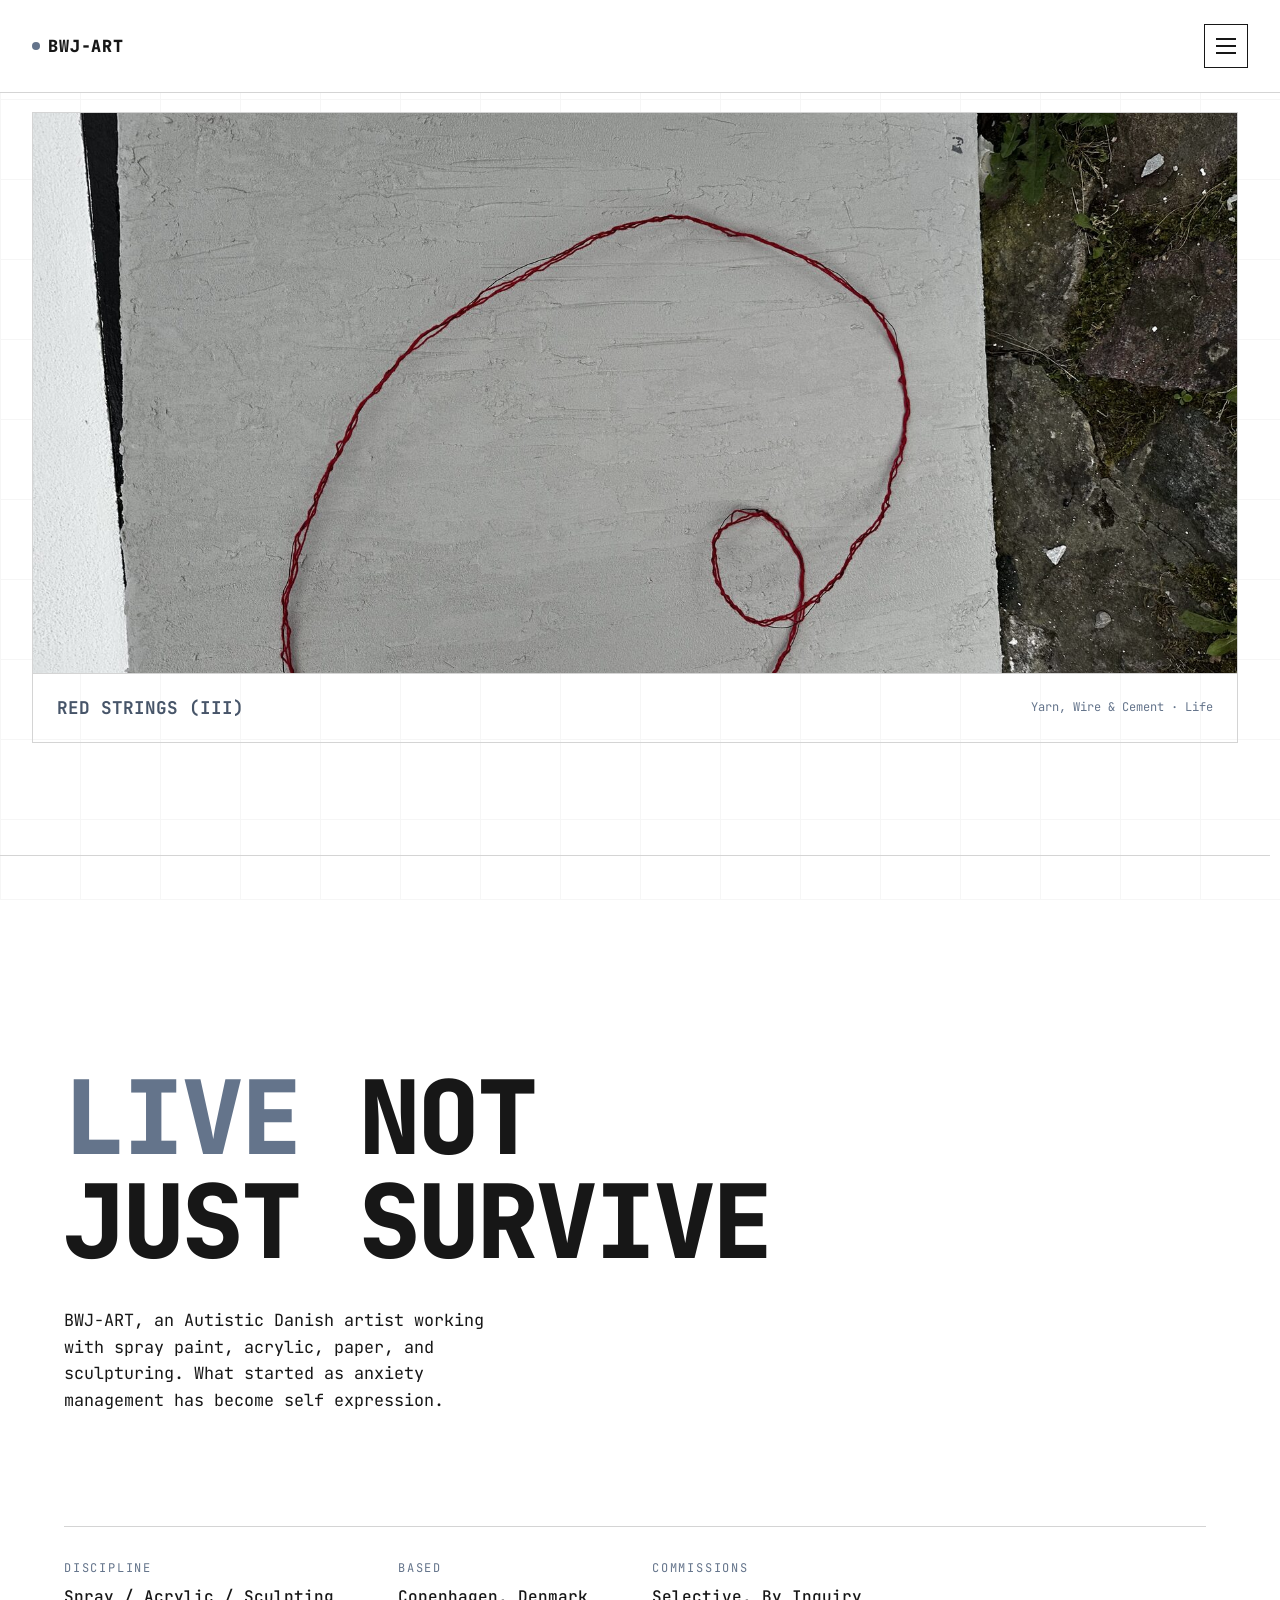
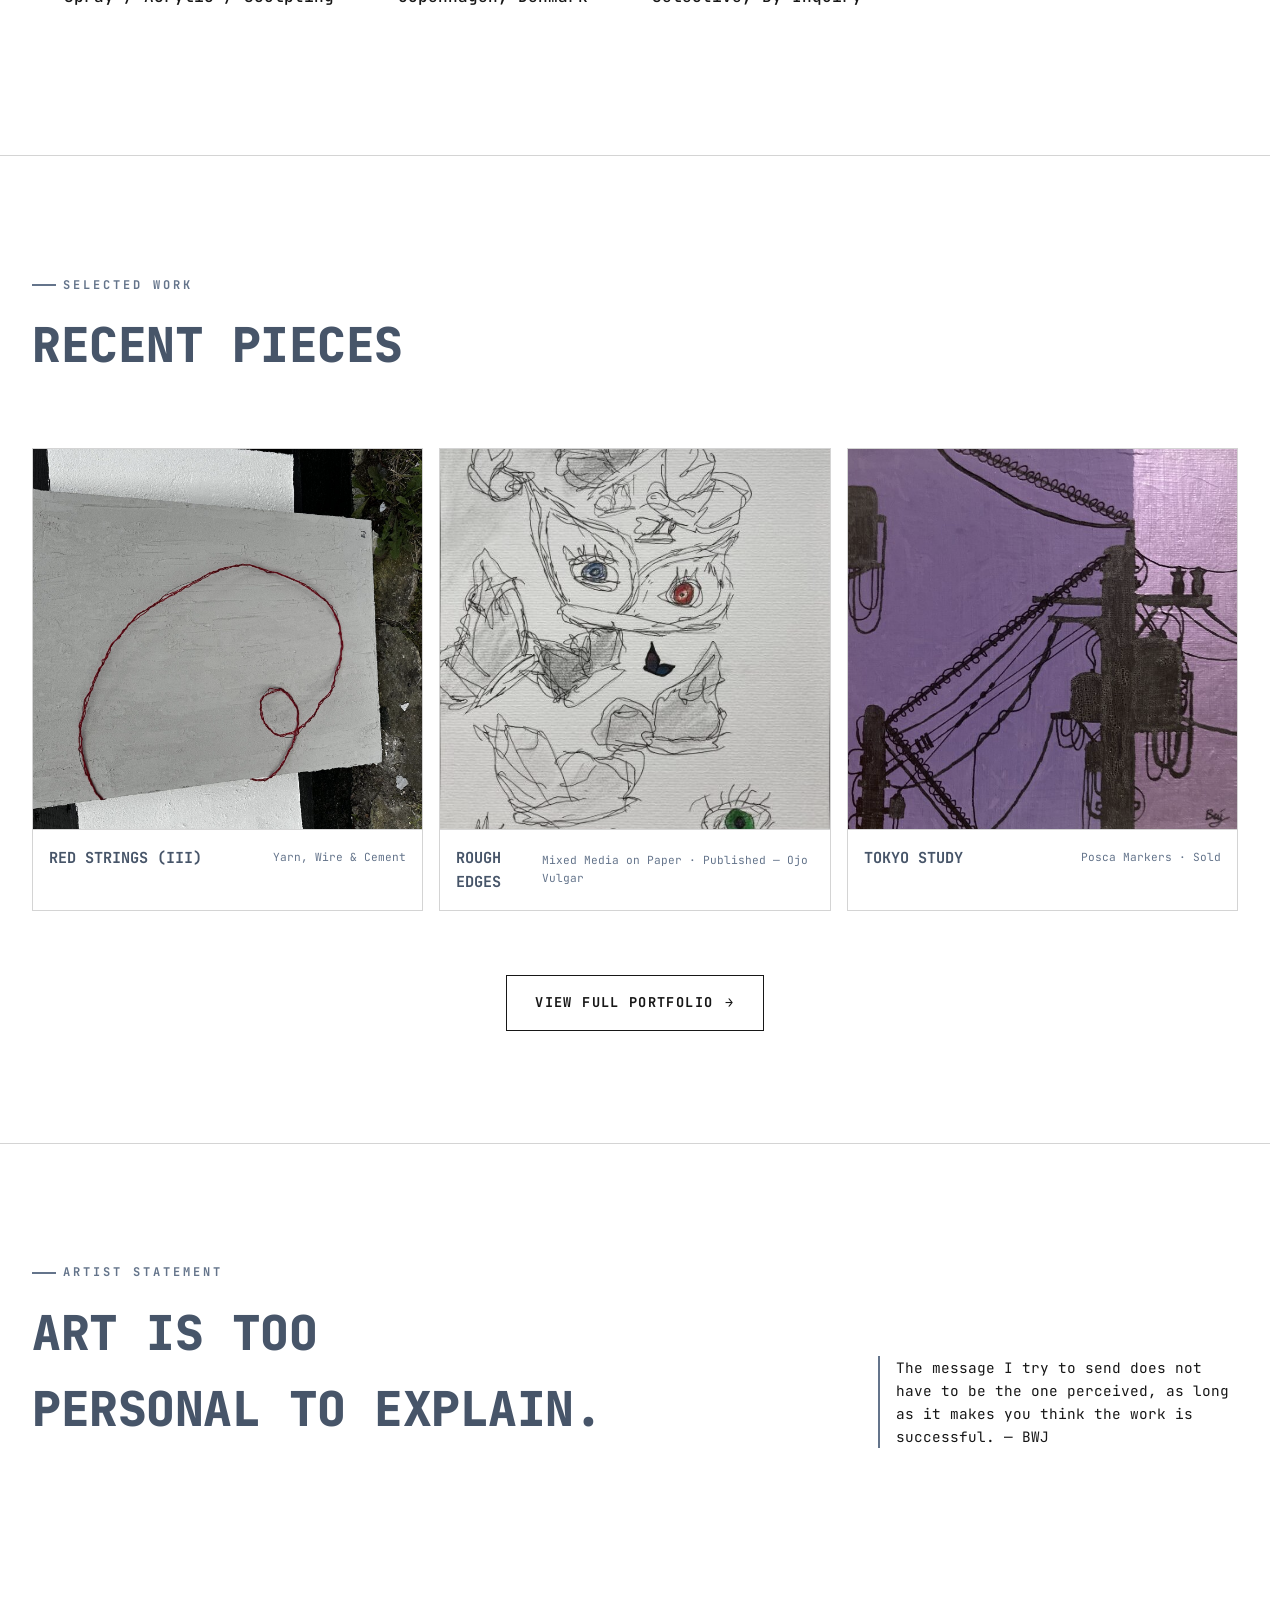
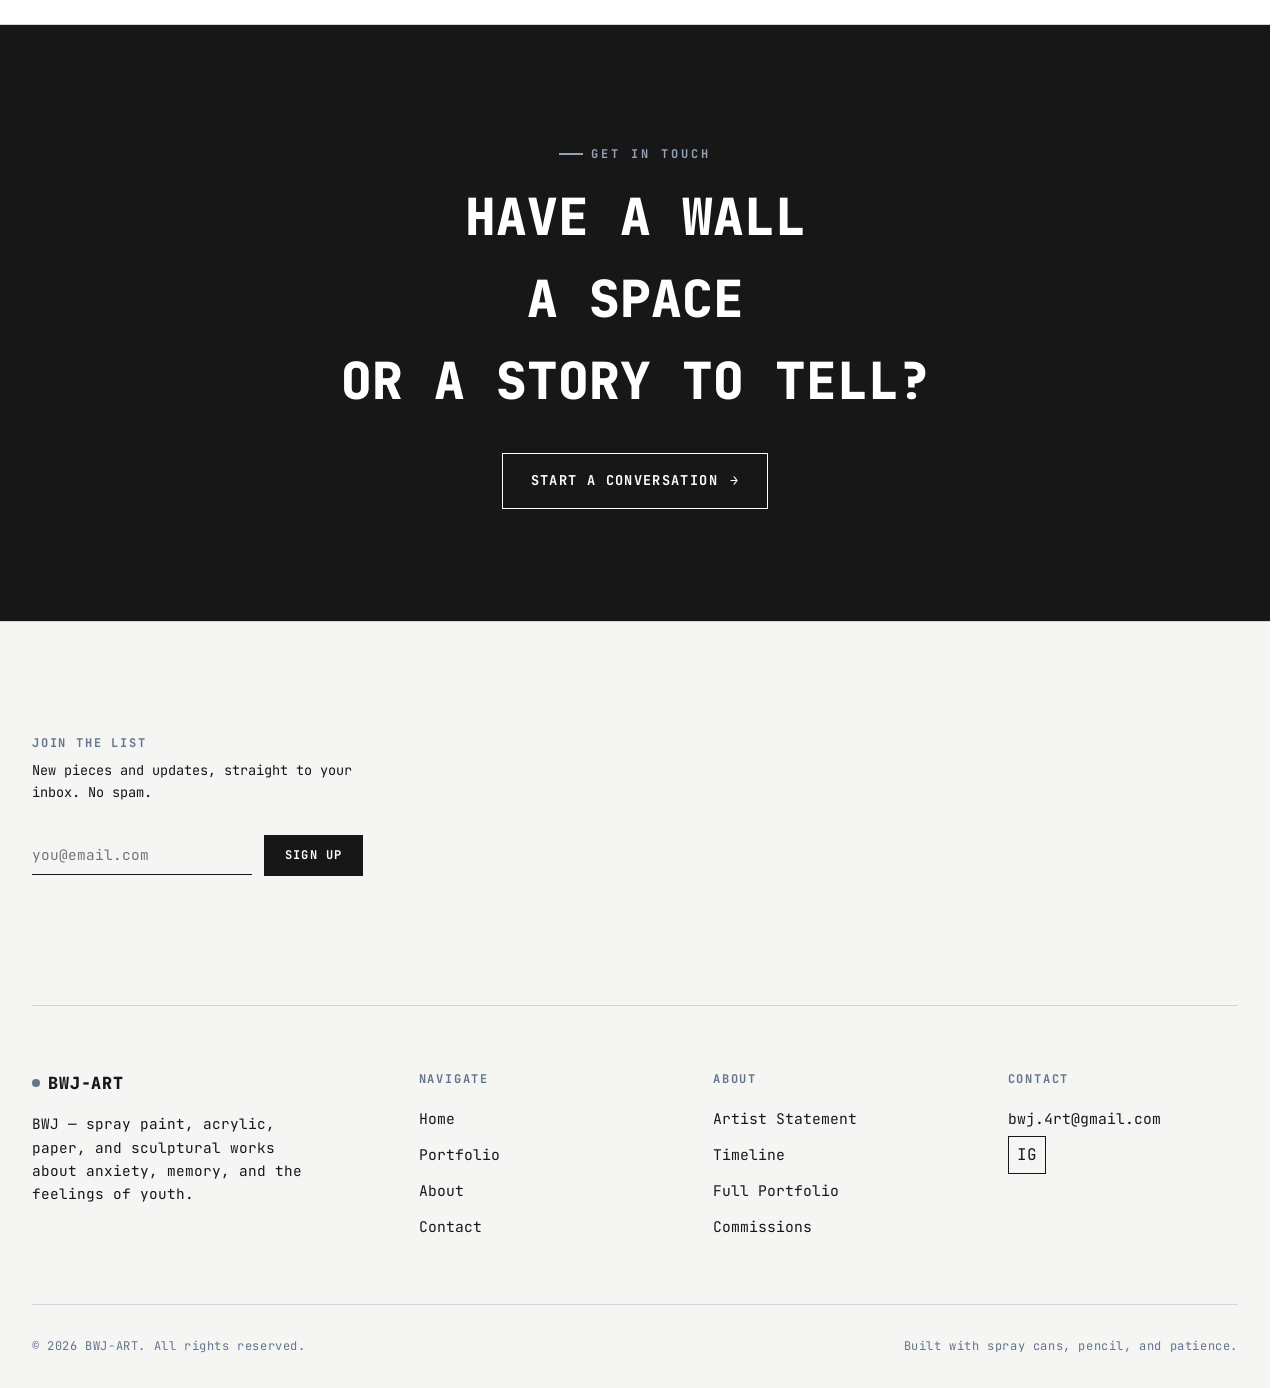
==== commit a36b987d: "Remove 'Featured' eyebrow and 'Where To Start' heading from homepage" ====
--- a/index.html
+++ b/index.html
@@ -55,13 +55,6 @@
   <!-- ============ FEATURED PIECE ============ -->
   <section class="section">
     <div class="container">
-      <div class="section-header fade-in">
-        <div>
-          <span class="eyebrow">Featured</span>
-          <h2 class="section-title">Where To Start</h2>
-        </div>
-      </div>
-
       <div class="featured-piece fade-in" data-field="featured-piece">
         <div class="featured-piece-frame" data-lightbox data-title="Red Strings (III)" data-meta="Yarn, Wire &amp; Cement · 60×80cm · Collection: Life — The thread leaves the page and lands on stone; what holds you together doesn't need to be delicate to still be real." data-full="assets/img/red-strings-3.jpg" data-rotation="0">
           <img src="assets/img/red-strings-3.jpg" alt="Red Strings (III) — red yarn spiral over a light cement panel" loading="lazy">
